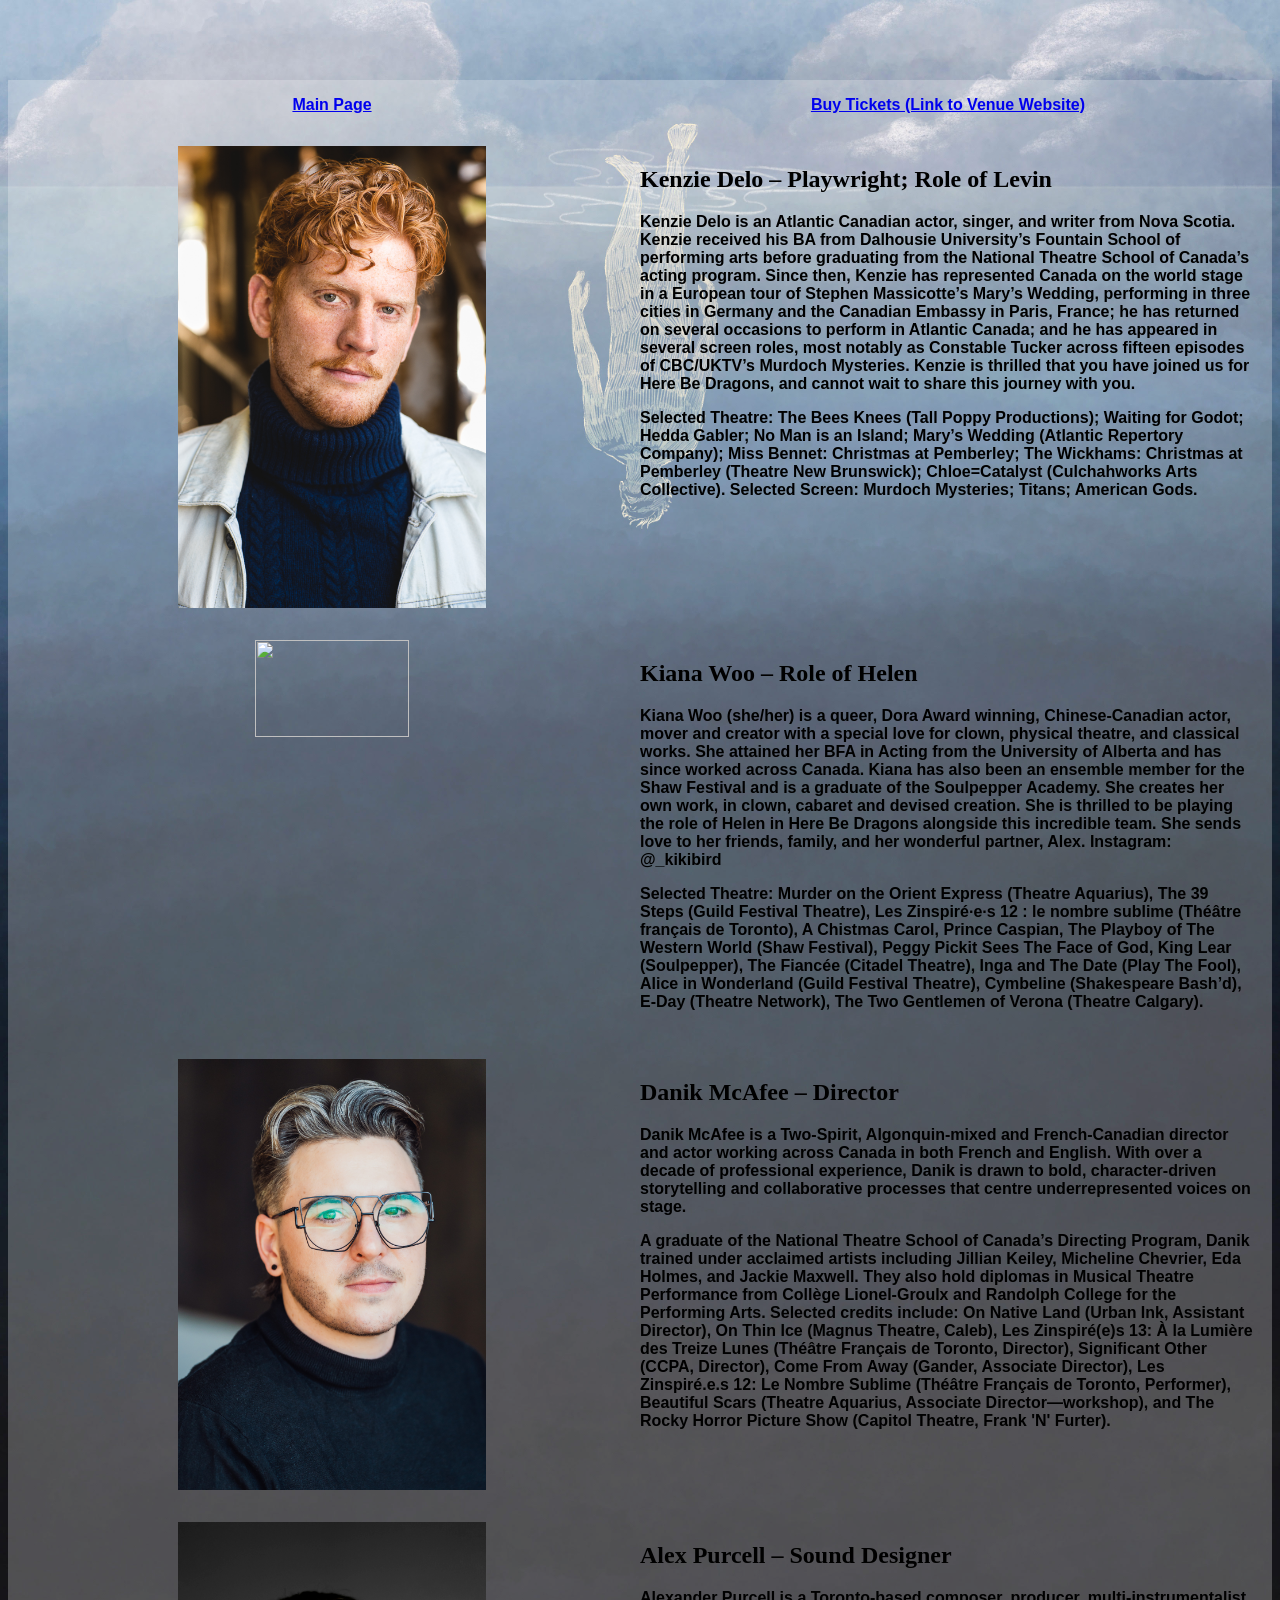
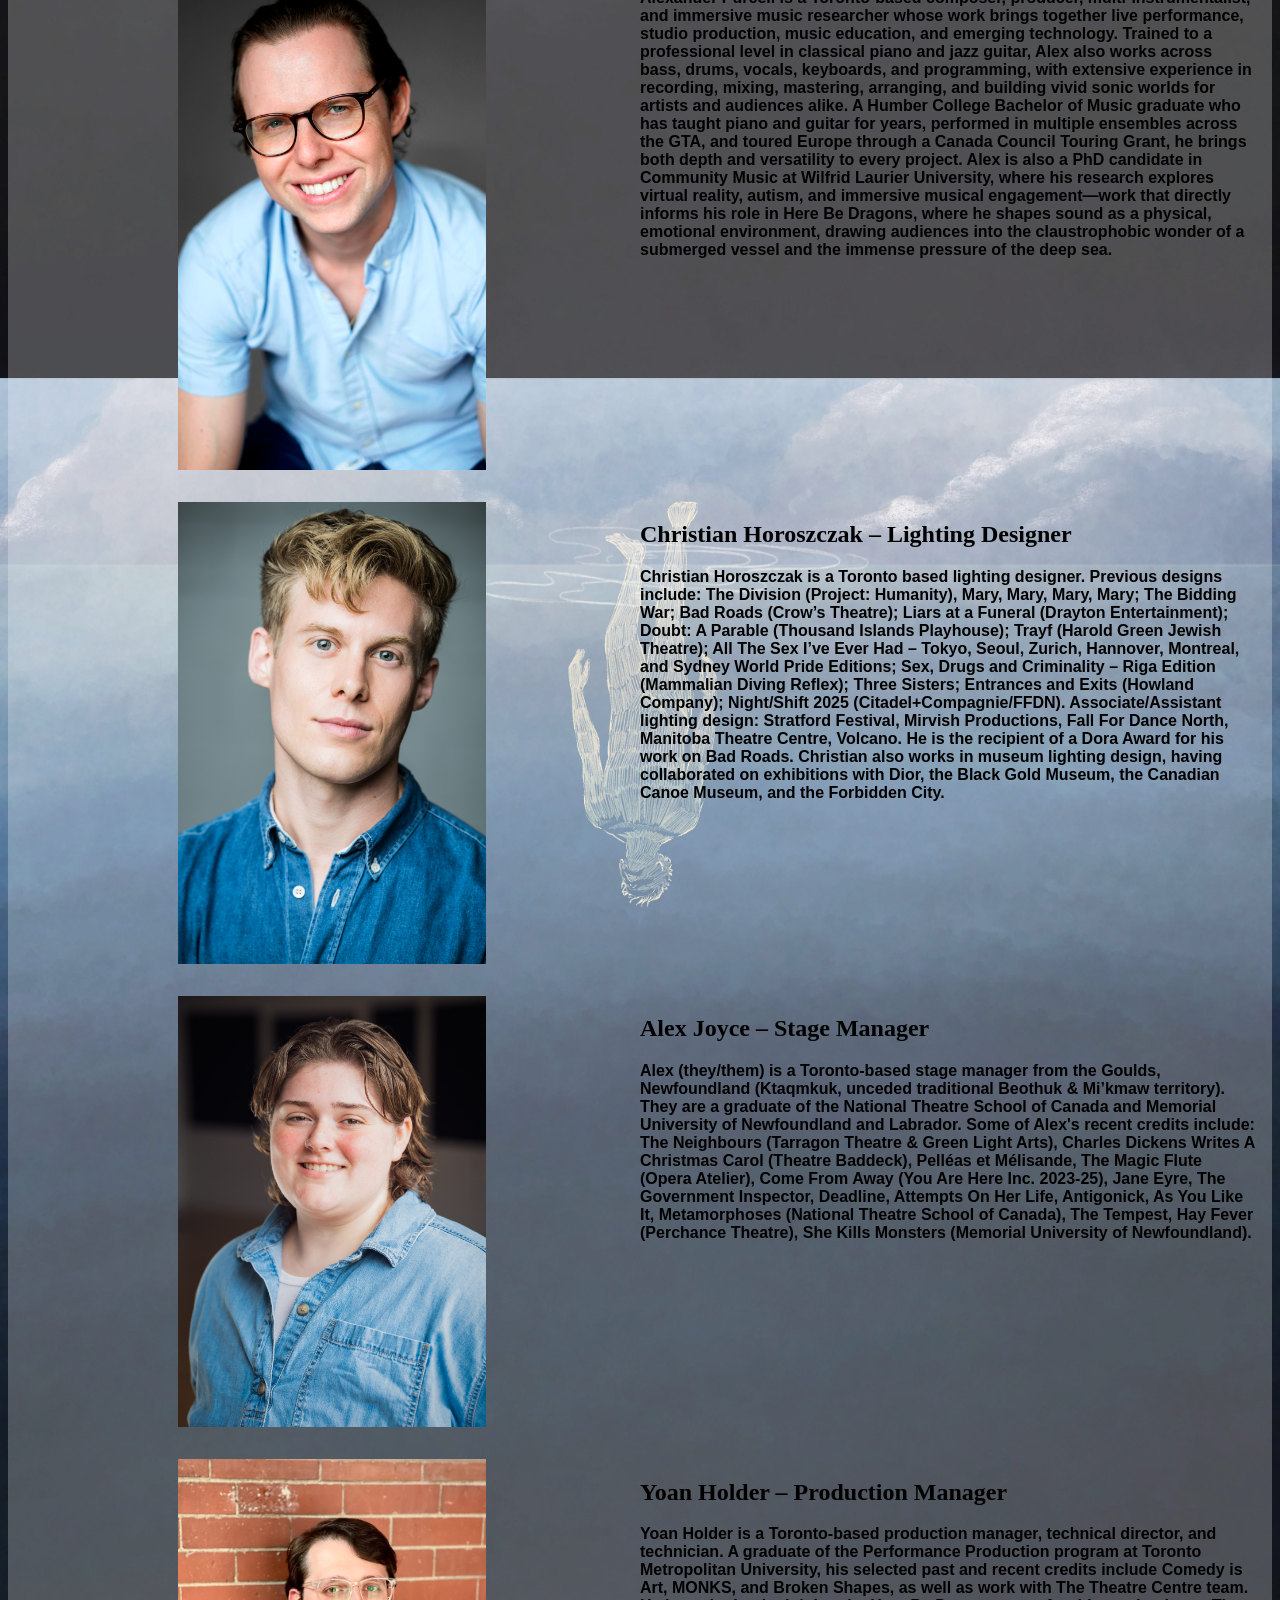
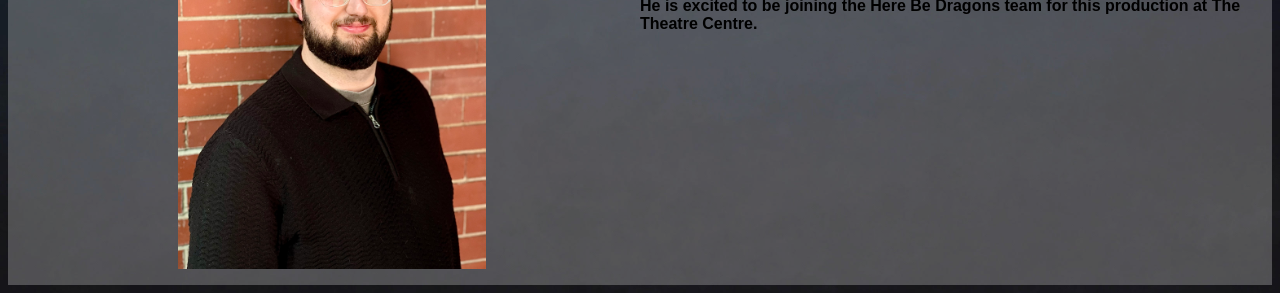
==== about.html @ d007b1bd "Added padding to rows and links to about page." ====
<head>
	<title>Here Be Dragons - About Us</title>
	<link rel="stylesheet" href="/css/styles.css">
</head>

<body>
	<div class="mainContent">
		<div class="row">
			<span class="column">
				<span class="contentPane">
					<a href="/index.html">Main Page</a><br />
				</span>
			</span>
			<span class="column">
				<span class="contentPane">
					<a href="https://theatrecentre.org/event/here-be-dragons/">Buy Tickets (Link to Venue Website)</a>
				</span>
			</span>
		</div>
		<div class="row">
			<span class="column"><img class="headshot" src="images/Delo_Kenzie-Headshot.jpg" /></span>
			<span class="column bio">
				<h2>Kenzie Delo – Playwright; Role of Levin</h2>
				<p>Kenzie Delo is an Atlantic Canadian actor, singer, and writer from Nova Scotia. Kenzie received his BA from Dalhousie University’s Fountain School of performing arts before graduating from the National Theatre School of Canada’s acting program. Since then, Kenzie has represented Canada on the world stage in a European tour of Stephen Massicotte’s Mary’s Wedding, performing in three cities in Germany and the Canadian Embassy in Paris, France; he has returned on several occasions to perform in Atlantic Canada; and he has appeared in several screen roles, most notably as Constable Tucker across fifteen episodes of CBC/UKTV’s Murdoch Mysteries. Kenzie is thrilled that you have joined us for Here Be Dragons, and cannot wait to share this journey with you.</p>

				<p>Selected Theatre: The Bees Knees (Tall Poppy Productions); Waiting for Godot; Hedda Gabler; No Man is an Island; Mary’s Wedding (Atlantic Repertory Company); Miss Bennet: Christmas at Pemberley; The Wickhams: Christmas at Pemberley (Theatre New Brunswick); Chloe=Catalyst (Culchahworks Arts Collective). Selected Screen: Murdoch Mysteries; Titans; American Gods.<p>
			</span>
		</div>
		<div class="row">
			<span class="column"><img class="headshot" src="images/Woo_Kiana-Headshot.JPG" /></span>
			<span class="column bio">
				<h2>Kiana Woo – Role of Helen</h2>
				<p>Kiana Woo (she/her) is a queer, Dora Award winning, Chinese-Canadian actor, mover and creator with a special love for clown, physical theatre, and classical works. She attained her BFA in Acting from the University of Alberta and has since worked across Canada. Kiana has also been an ensemble member for the Shaw Festival and is a graduate of the Soulpepper Academy. She creates her own work, in clown, cabaret and devised creation. She is thrilled to be playing the role of Helen in Here Be Dragons alongside this incredible team. She sends love to her friends, family, and her wonderful partner, Alex. Instagram: @_kikibird</p>

				<p>Selected Theatre: Murder on the Orient Express (Theatre Aquarius), The 39 Steps (Guild Festival Theatre), Les Zinspiré·e·s 12 : le nombre sublime (Théâtre français de Toronto), A Chistmas Carol, Prince Caspian, The Playboy of The Western World (Shaw Festival), Peggy Pickit Sees The Face of God, King Lear (Soulpepper), The Fiancée (Citadel Theatre), Inga and The Date (Play The Fool), Alice in Wonderland (Guild Festival Theatre), Cymbeline (Shakespeare Bash’d), E-Day (Theatre Network), The Two Gentlemen of Verona (Theatre Calgary).</p>
			</span>
		</div>
		<div class="row">
			<span class="column"><img class="headshot" src="images/McAfee_Danik-Headshot.jpg" /></span>
			<span class="column bio">
				<h2>Danik McAfee – Director</h2>
				<p>Danik McAfee is a Two-Spirit, Algonquin-mixed and French-Canadian director and actor working across Canada in both French and English. With over a decade of professional experience, Danik is drawn to bold, character-driven storytelling and collaborative processes that centre underrepresented voices on stage.</p>

				<p>A graduate of the National Theatre School of Canada’s Directing Program, Danik trained under acclaimed artists including Jillian Keiley, Micheline Chevrier, Eda Holmes, and Jackie Maxwell. They also hold diplomas in Musical Theatre Performance from Collège Lionel-Groulx and Randolph College for the Performing Arts. Selected credits include: On Native Land (Urban Ink, Assistant Director), On Thin Ice (Magnus Theatre, Caleb), Les Zinspiré(e)s 13: À la Lumière des Treize Lunes (Théâtre Français de Toronto, Director), Significant Other (CCPA, Director), Come From Away (Gander, Associate Director), Les Zinspiré.e.s 12: Le Nombre Sublime (Théâtre Français de Toronto, Performer), Beautiful Scars (Theatre Aquarius, Associate Director—workshop), and The Rocky Horror Picture Show (Capitol Theatre, Frank 'N' Furter).</p>
			</span>
		</div>

		<div class="row">
			<span class="column"><img class="headshot" src="images/Purcell_Alex-Headshot.jpeg" /></span>
			<span class="column bio">
				<h2>Alex Purcell – Sound Designer</h2>
				<p>Alexander Purcell is a Toronto-based composer, producer, multi-instrumentalist, and immersive music researcher whose work brings together live performance, studio production, music education, and emerging technology. Trained to a professional level in classical piano and jazz guitar, Alex also works across bass, drums, vocals, keyboards, and programming, with extensive experience in recording, mixing, mastering, arranging, and building vivid sonic worlds for artists and audiences alike. A Humber College Bachelor of Music graduate who has taught piano and guitar for years, performed in multiple ensembles across the GTA, and toured Europe through a Canada Council Touring Grant, he brings both depth and versatility to every project. Alex is also a PhD candidate in Community Music at Wilfrid Laurier University, where his research explores virtual reality, autism, and immersive musical engagement—work that directly informs his role in Here Be Dragons, where he shapes sound as a physical, emotional environment, drawing audiences into the claustrophobic wonder of a submerged vessel and the immense pressure of the deep sea.</p>
			</span>
		</div>

		<div class="row">
			<span class="column"><img class="headshot" src="images/Horoszczak_Christian-Headshot.jpg" /></span>
			<span class="column bio">
				<h2>Christian Horoszczak – Lighting Designer</h2>
				<p>Christian Horoszczak is a Toronto based lighting designer. Previous designs include: The Division (Project: Humanity), Mary, Mary, Mary, Mary; The Bidding War; Bad Roads (Crow’s Theatre); Liars at a Funeral (Drayton Entertainment); Doubt: A Parable (Thousand Islands Playhouse); Trayf (Harold Green Jewish Theatre); All The Sex I’ve Ever Had – Tokyo, Seoul, Zurich, Hannover, Montreal, and Sydney World Pride Editions; Sex, Drugs and Criminality – Riga Edition (Mammalian Diving Reflex); Three Sisters; Entrances and Exits (Howland Company); Night/Shift 2025 (Citadel+Compagnie/FFDN). Associate/Assistant lighting design: Stratford Festival, Mirvish Productions, Fall For Dance North, Manitoba Theatre Centre, Volcano. He is the recipient of a Dora Award for his work on Bad Roads. Christian also works in museum lighting design, having collaborated on exhibitions with Dior, the Black Gold Museum, the Canadian Canoe Museum, and the Forbidden City.</p>
			</span>
		</div>
		<div class="row">
			<span class="column"><img class="headshot" src="images/Joyce_Alex-Headshot.jpg" /></span>
			<span class="column bio">
				<h2>Alex Joyce – Stage Manager</h2>
				<p>Alex (they/them) is a Toronto-based stage manager from the Goulds, Newfoundland (Ktaqmkuk, unceded traditional Beothuk & Mi’kmaw territory). They are a graduate of the National Theatre School of Canada and Memorial University of Newfoundland and Labrador. Some of Alex's recent credits include: The Neighbours (Tarragon Theatre & Green Light Arts), Charles Dickens Writes A Christmas Carol (Theatre Baddeck), Pelléas et Mélisande, The Magic Flute (Opera Atelier), Come From Away (You Are Here Inc. 2023-25), Jane Eyre, The Government Inspector, Deadline, Attempts On Her Life, Antigonick, As You Like It, Metamorphoses (National Theatre School of Canada), The Tempest, Hay Fever (Perchance Theatre), She Kills Monsters (Memorial University of Newfoundland).</p>
			</span>
		</div>

		<div class="row">
			<span class="column"><img class="headshot" src="images/Holder_Yoan-Headshot.jpg" /></span>
			<span class="column bio">
				<h2>Yoan Holder – Production Manager</h2>
				<p>Yoan Holder is a Toronto-based production manager, technical director, and technician. A graduate of the Performance Production program at Toronto Metropolitan University, his selected past and recent credits include Comedy is Art, MONKS, and Broken Shapes, as well as work with The Theatre Centre team. He is excited to be joining the Here Be Dragons team for this production at The Theatre Centre.</p>
			</span>
		</div>
	</div>
</body>
---- css/styles.css ----
body {
	background-image: url("/images/HereBeDragons-PosterTextless2026.jpg");
	background-size: 100% auto;
}

div.mainContent {
	text-align:center;
	margin-top:5rem;
	background-color:#f5f5f542;
}

.row {
	display:flex;
	padding:1rem;
}

.column {
	flex:50%;
}

h1, h2, p {
	/**color: #D9C9A5;**/
	color:black;
}

p, a {
	font-family:sans-serif;
	font-weight:bold;
}

.contentPane {
	/*display:inline-block;
	margin-left:4rem;
	margin-right:4rem;
	width:30%;*/
}

img.headshot {
	width:50%;
	height:auto;
	object-fit:contain;
}

.bio {
	text-align:left;
}
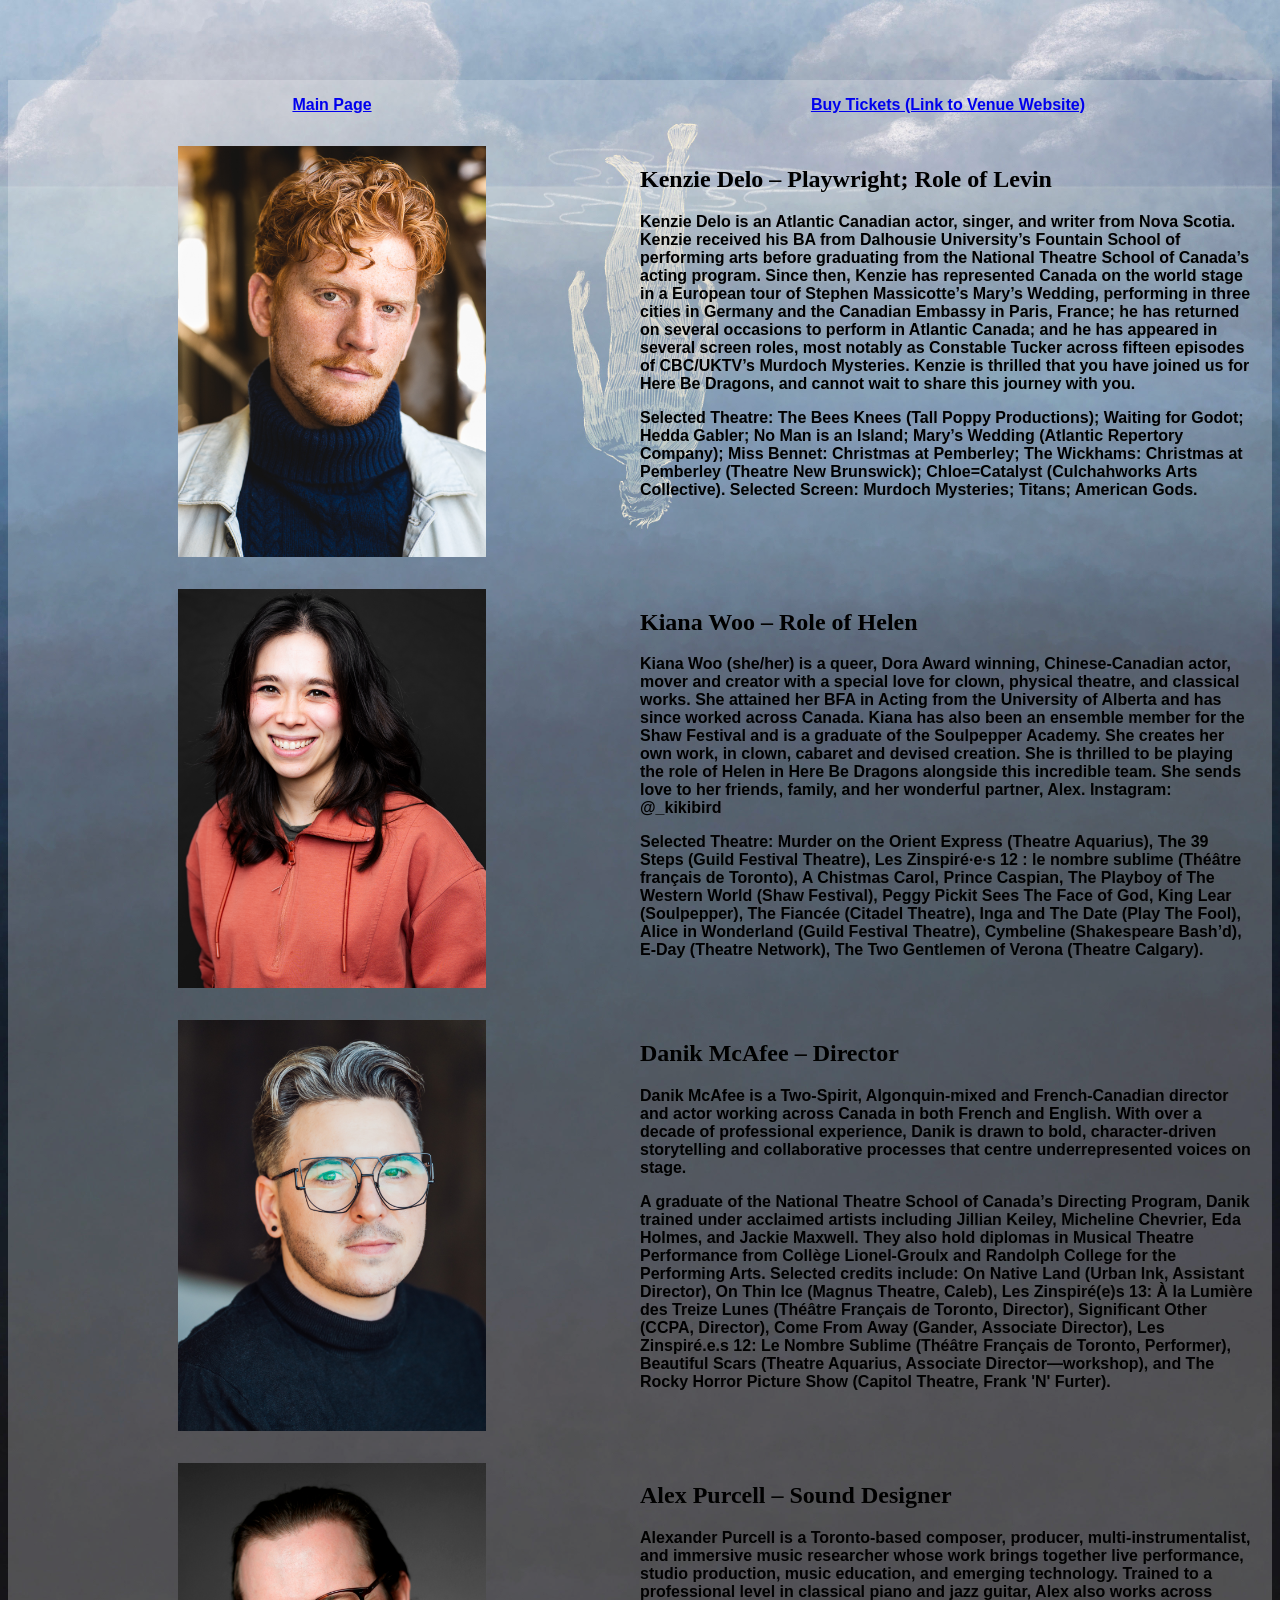
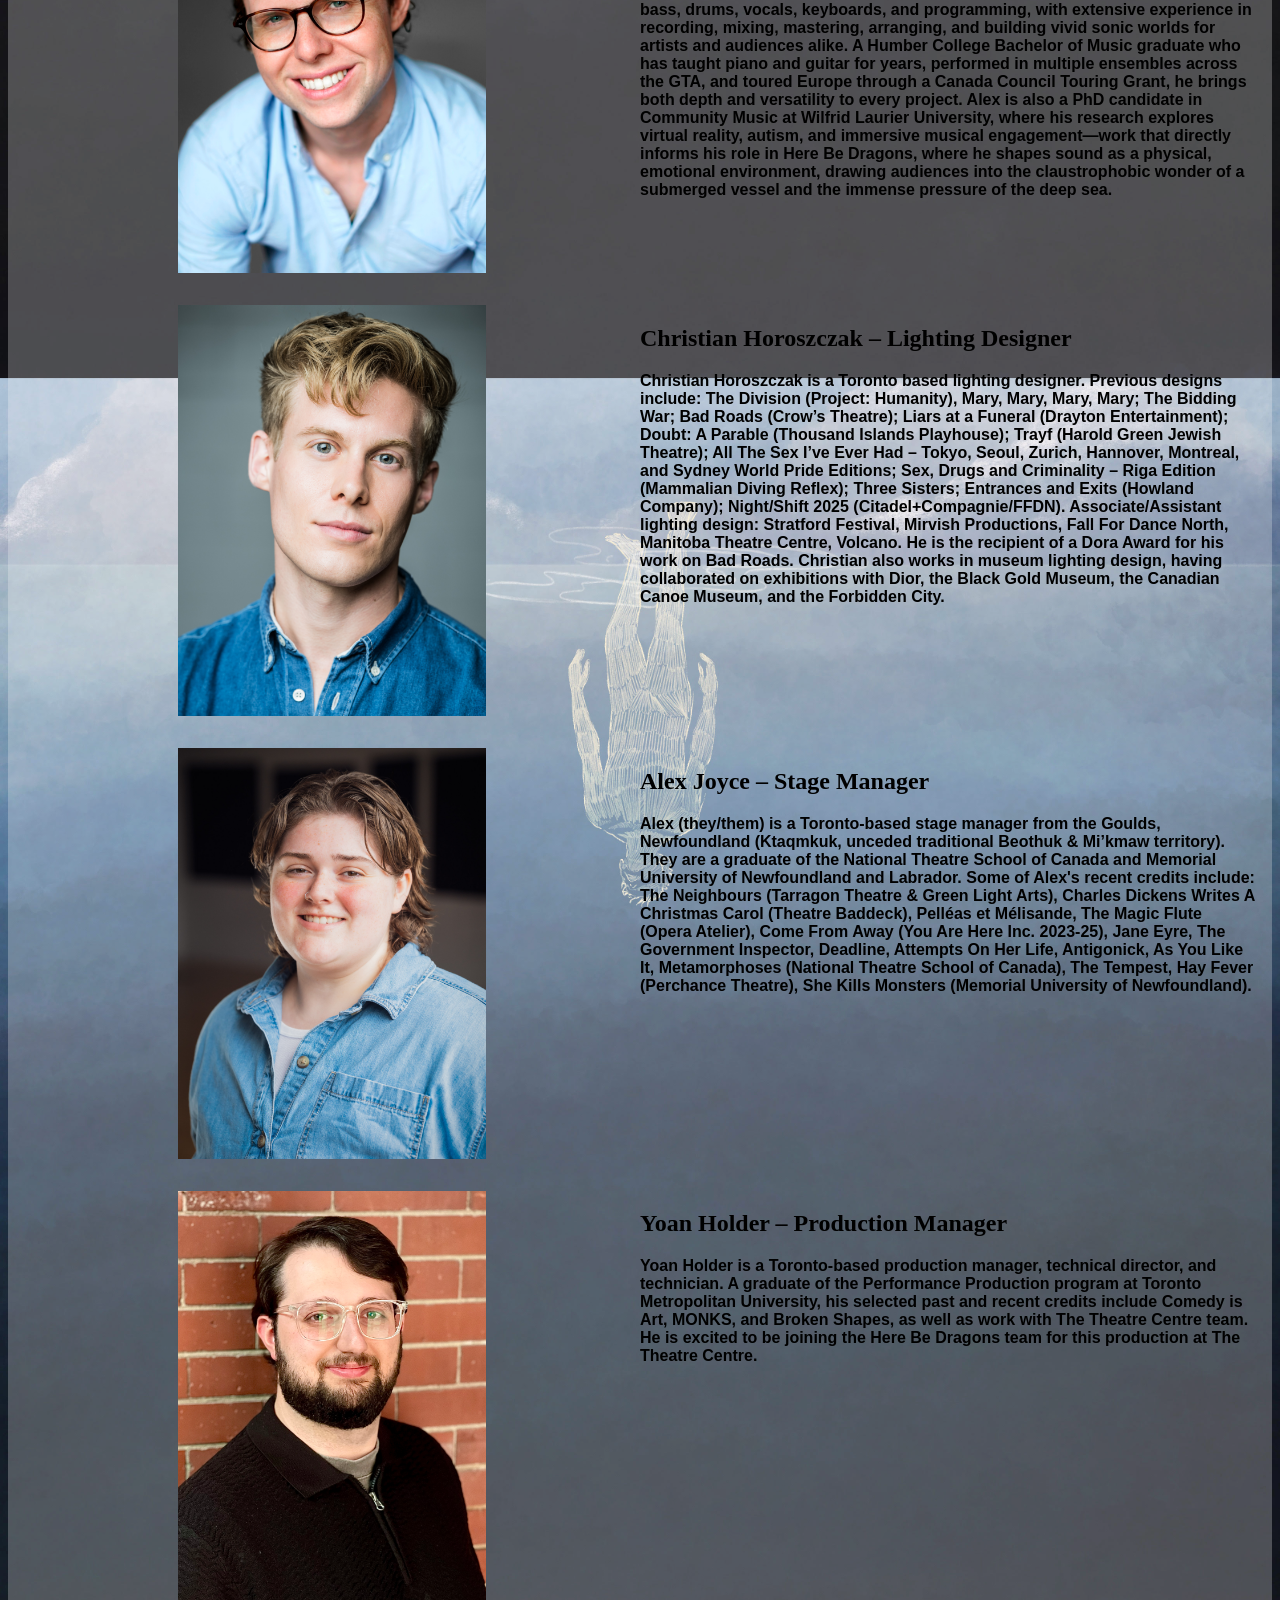
==== commit 25c09bba: "Unified headshot size." ====
--- a/about.html
+++ b/about.html
@@ -18,7 +18,7 @@
 			</span>
 		</div>
 		<div class="row">
-			<span class="column"><img class="headshot" src="images/Delo_Kenzie-Headshot.jpg" /></span>
+			<span class="column"><img class="headshot" src="images/Delo_Kenzie-Headshot.png" /></span>
 			<span class="column bio">
 				<h2>Kenzie Delo – Playwright; Role of Levin</h2>
 				<p>Kenzie Delo is an Atlantic Canadian actor, singer, and writer from Nova Scotia. Kenzie received his BA from Dalhousie University’s Fountain School of performing arts before graduating from the National Theatre School of Canada’s acting program. Since then, Kenzie has represented Canada on the world stage in a European tour of Stephen Massicotte’s Mary’s Wedding, performing in three cities in Germany and the Canadian Embassy in Paris, France; he has returned on several occasions to perform in Atlantic Canada; and he has appeared in several screen roles, most notably as Constable Tucker across fifteen episodes of CBC/UKTV’s Murdoch Mysteries. Kenzie is thrilled that you have joined us for Here Be Dragons, and cannot wait to share this journey with you.</p>
@@ -27,7 +27,7 @@
 			</span>
 		</div>
 		<div class="row">
-			<span class="column"><img class="headshot" src="images/Woo_Kiana-Headshot.JPG" /></span>
+			<span class="column"><img class="headshot" src="images/Woo_Kiana-Headshot.png" /></span>
 			<span class="column bio">
 				<h2>Kiana Woo – Role of Helen</h2>
 				<p>Kiana Woo (she/her) is a queer, Dora Award winning, Chinese-Canadian actor, mover and creator with a special love for clown, physical theatre, and classical works. She attained her BFA in Acting from the University of Alberta and has since worked across Canada. Kiana has also been an ensemble member for the Shaw Festival and is a graduate of the Soulpepper Academy. She creates her own work, in clown, cabaret and devised creation. She is thrilled to be playing the role of Helen in Here Be Dragons alongside this incredible team. She sends love to her friends, family, and her wonderful partner, Alex. Instagram: @_kikibird</p>
@@ -36,7 +36,7 @@
 			</span>
 		</div>
 		<div class="row">
-			<span class="column"><img class="headshot" src="images/McAfee_Danik-Headshot.jpg" /></span>
+			<span class="column"><img class="headshot" src="images/McAfee_Danik-Headshot.png" /></span>
 			<span class="column bio">
 				<h2>Danik McAfee – Director</h2>
 				<p>Danik McAfee is a Two-Spirit, Algonquin-mixed and French-Canadian director and actor working across Canada in both French and English. With over a decade of professional experience, Danik is drawn to bold, character-driven storytelling and collaborative processes that centre underrepresented voices on stage.</p>
@@ -46,7 +46,7 @@
 		</div>
 
 		<div class="row">
-			<span class="column"><img class="headshot" src="images/Purcell_Alex-Headshot.jpeg" /></span>
+			<span class="column"><img class="headshot" src="images/Purcell_Alex-Headshot.png" /></span>
 			<span class="column bio">
 				<h2>Alex Purcell – Sound Designer</h2>
 				<p>Alexander Purcell is a Toronto-based composer, producer, multi-instrumentalist, and immersive music researcher whose work brings together live performance, studio production, music education, and emerging technology. Trained to a professional level in classical piano and jazz guitar, Alex also works across bass, drums, vocals, keyboards, and programming, with extensive experience in recording, mixing, mastering, arranging, and building vivid sonic worlds for artists and audiences alike. A Humber College Bachelor of Music graduate who has taught piano and guitar for years, performed in multiple ensembles across the GTA, and toured Europe through a Canada Council Touring Grant, he brings both depth and versatility to every project. Alex is also a PhD candidate in Community Music at Wilfrid Laurier University, where his research explores virtual reality, autism, and immersive musical engagement—work that directly informs his role in Here Be Dragons, where he shapes sound as a physical, emotional environment, drawing audiences into the claustrophobic wonder of a submerged vessel and the immense pressure of the deep sea.</p>
@@ -54,14 +54,14 @@
 		</div>
 
 		<div class="row">
-			<span class="column"><img class="headshot" src="images/Horoszczak_Christian-Headshot.jpg" /></span>
+			<span class="column"><img class="headshot" src="images/Horoszczak_Christian-Headshot.png" /></span>
 			<span class="column bio">
 				<h2>Christian Horoszczak – Lighting Designer</h2>
 				<p>Christian Horoszczak is a Toronto based lighting designer. Previous designs include: The Division (Project: Humanity), Mary, Mary, Mary, Mary; The Bidding War; Bad Roads (Crow’s Theatre); Liars at a Funeral (Drayton Entertainment); Doubt: A Parable (Thousand Islands Playhouse); Trayf (Harold Green Jewish Theatre); All The Sex I’ve Ever Had – Tokyo, Seoul, Zurich, Hannover, Montreal, and Sydney World Pride Editions; Sex, Drugs and Criminality – Riga Edition (Mammalian Diving Reflex); Three Sisters; Entrances and Exits (Howland Company); Night/Shift 2025 (Citadel+Compagnie/FFDN). Associate/Assistant lighting design: Stratford Festival, Mirvish Productions, Fall For Dance North, Manitoba Theatre Centre, Volcano. He is the recipient of a Dora Award for his work on Bad Roads. Christian also works in museum lighting design, having collaborated on exhibitions with Dior, the Black Gold Museum, the Canadian Canoe Museum, and the Forbidden City.</p>
 			</span>
 		</div>
 		<div class="row">
-			<span class="column"><img class="headshot" src="images/Joyce_Alex-Headshot.jpg" /></span>
+			<span class="column"><img class="headshot" src="images/Joyce_Alex-Headshot.png" /></span>
 			<span class="column bio">
 				<h2>Alex Joyce – Stage Manager</h2>
 				<p>Alex (they/them) is a Toronto-based stage manager from the Goulds, Newfoundland (Ktaqmkuk, unceded traditional Beothuk & Mi’kmaw territory). They are a graduate of the National Theatre School of Canada and Memorial University of Newfoundland and Labrador. Some of Alex's recent credits include: The Neighbours (Tarragon Theatre & Green Light Arts), Charles Dickens Writes A Christmas Carol (Theatre Baddeck), Pelléas et Mélisande, The Magic Flute (Opera Atelier), Come From Away (You Are Here Inc. 2023-25), Jane Eyre, The Government Inspector, Deadline, Attempts On Her Life, Antigonick, As You Like It, Metamorphoses (National Theatre School of Canada), The Tempest, Hay Fever (Perchance Theatre), She Kills Monsters (Memorial University of Newfoundland).</p>
@@ -69,7 +69,7 @@
 		</div>
 
 		<div class="row">
-			<span class="column"><img class="headshot" src="images/Holder_Yoan-Headshot.jpg" /></span>
+			<span class="column"><img class="headshot" src="images/Holder_Yoan-Headshot.png" /></span>
 			<span class="column bio">
 				<h2>Yoan Holder – Production Manager</h2>
 				<p>Yoan Holder is a Toronto-based production manager, technical director, and technician. A graduate of the Performance Production program at Toronto Metropolitan University, his selected past and recent credits include Comedy is Art, MONKS, and Broken Shapes, as well as work with The Theatre Centre team. He is excited to be joining the Here Be Dragons team for this production at The Theatre Centre.</p>
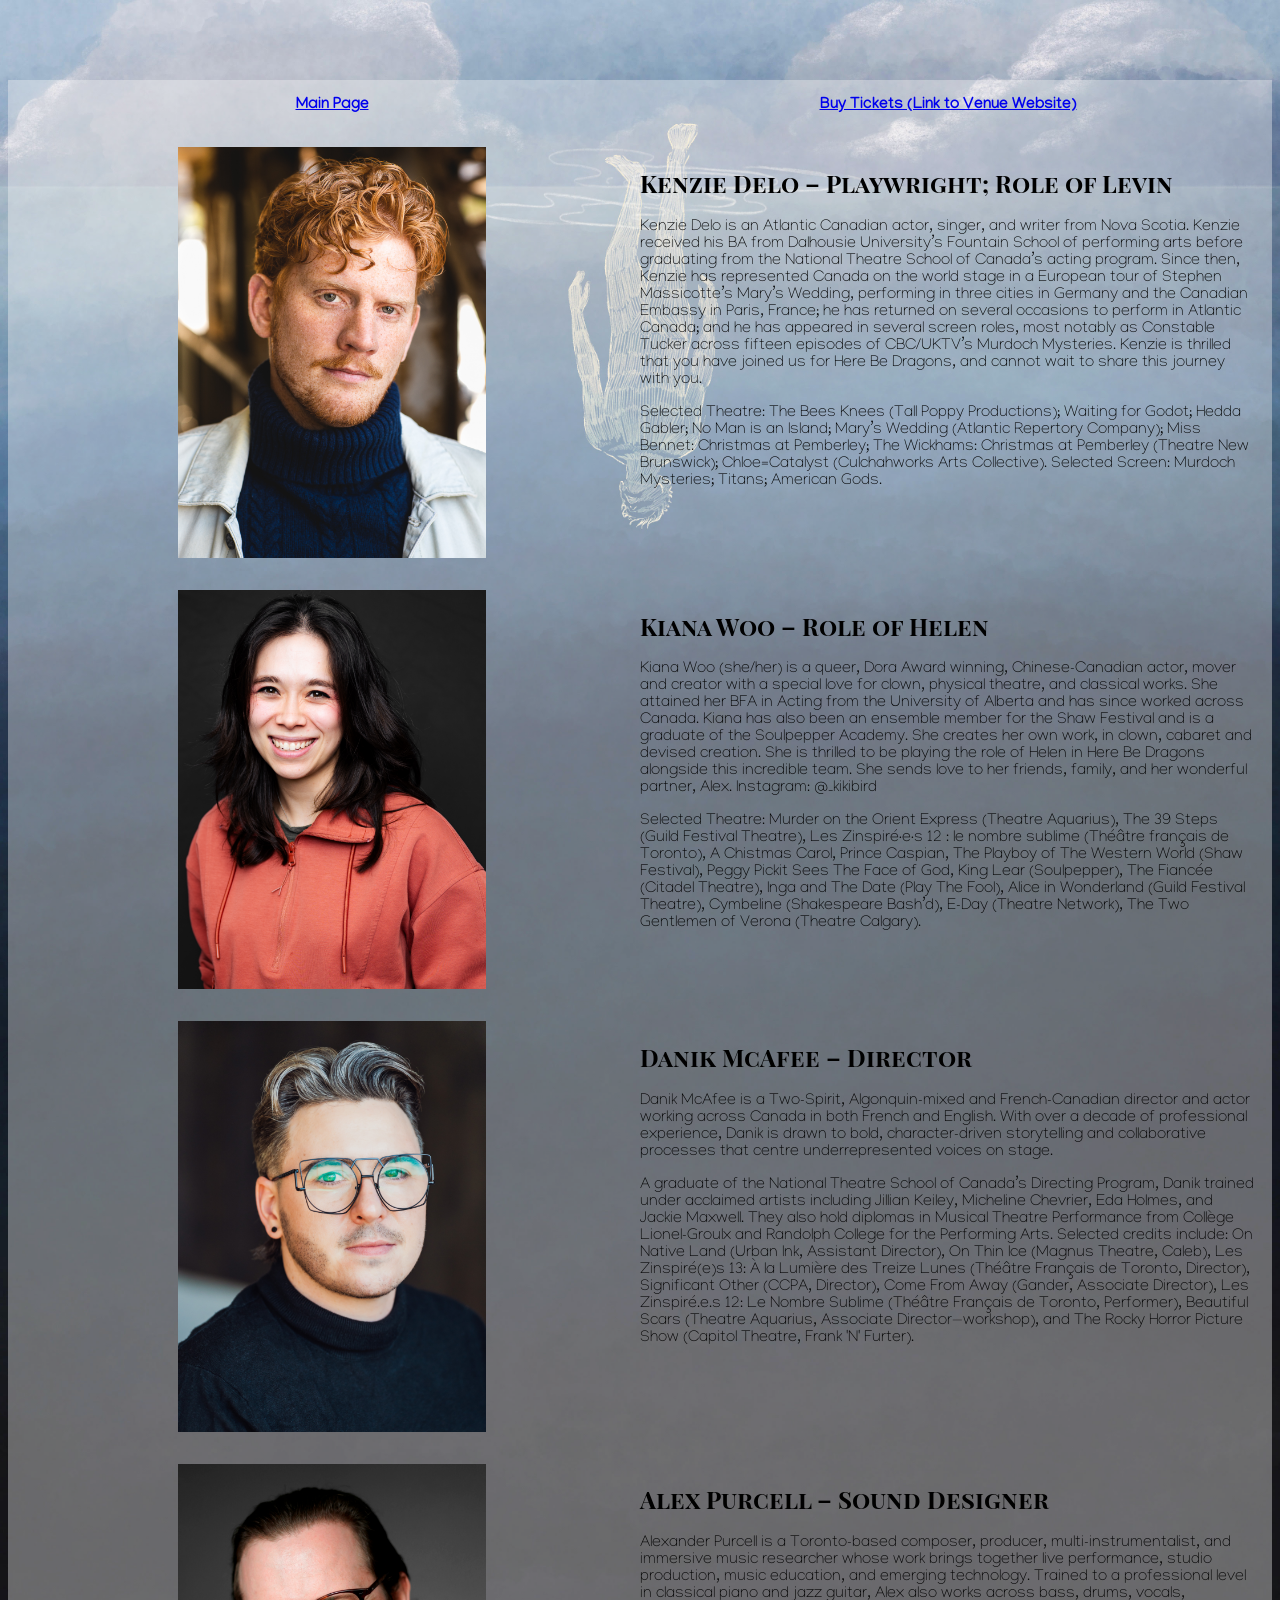
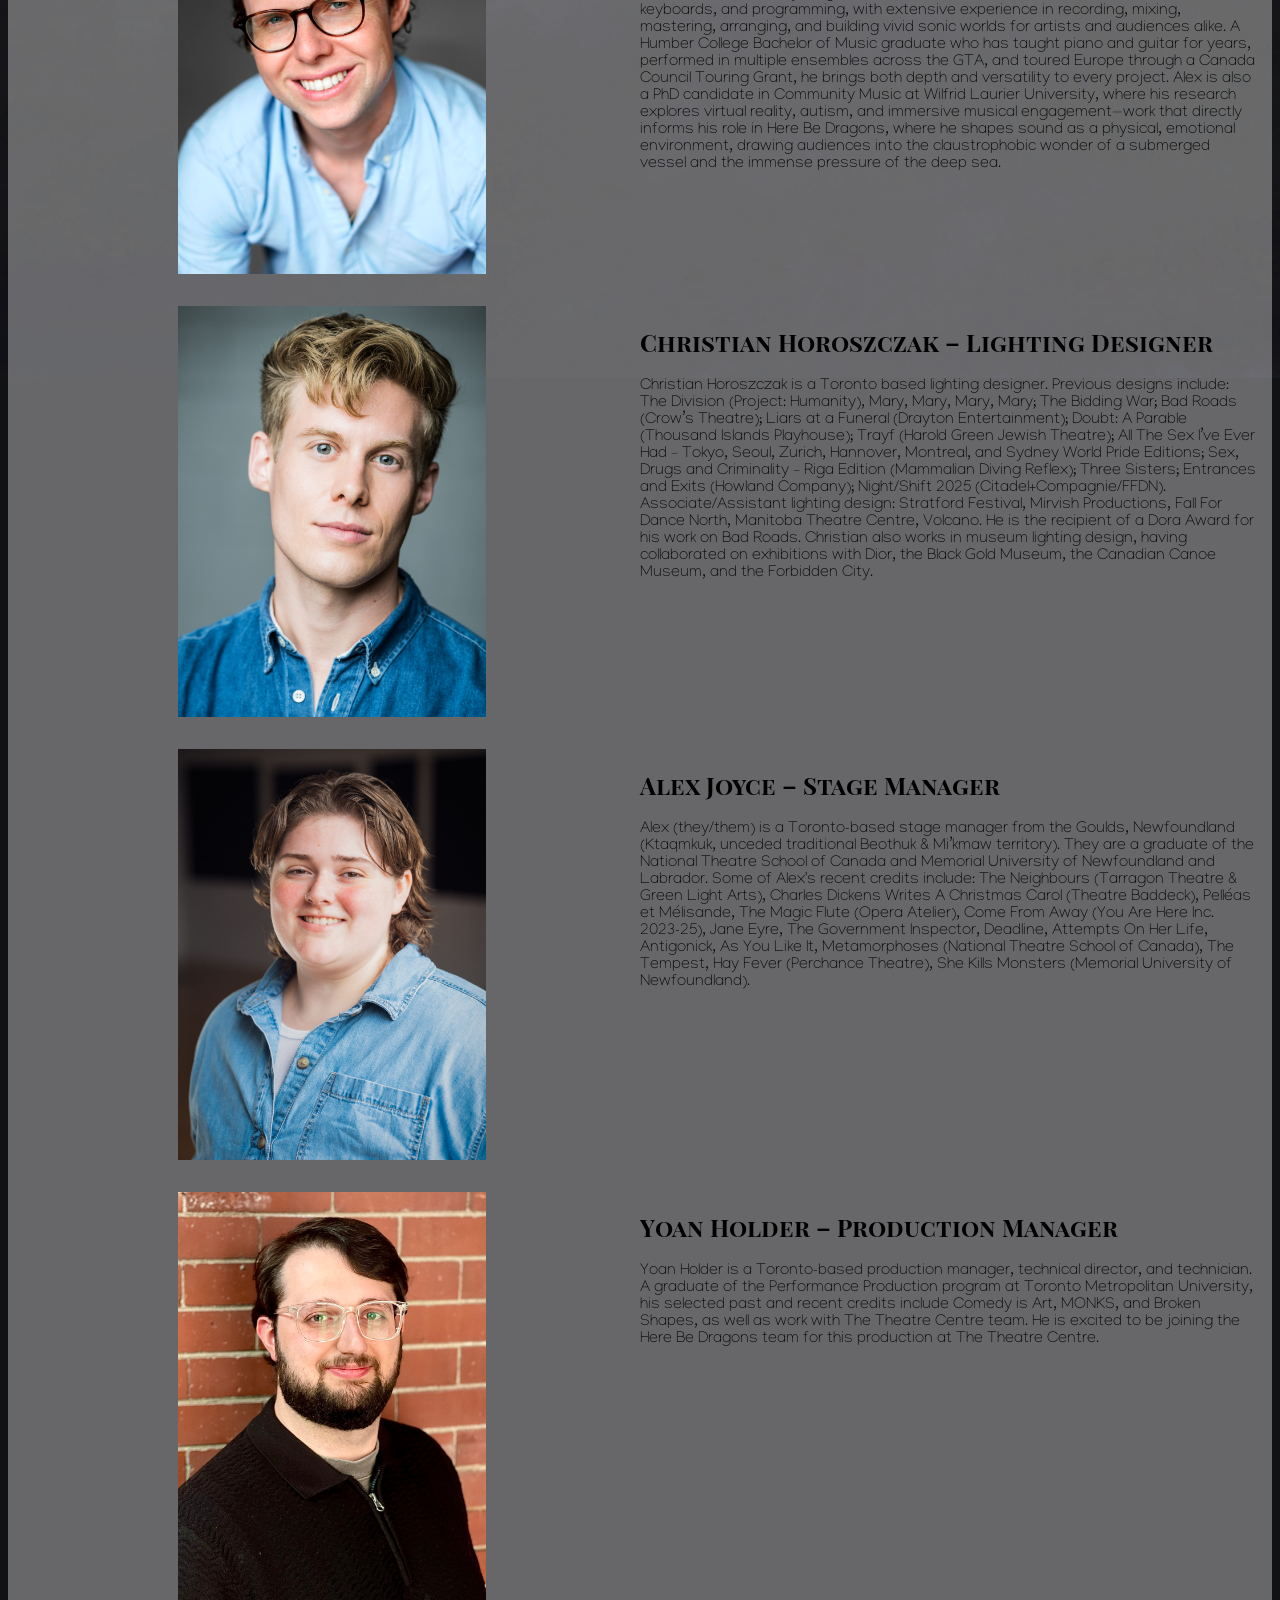
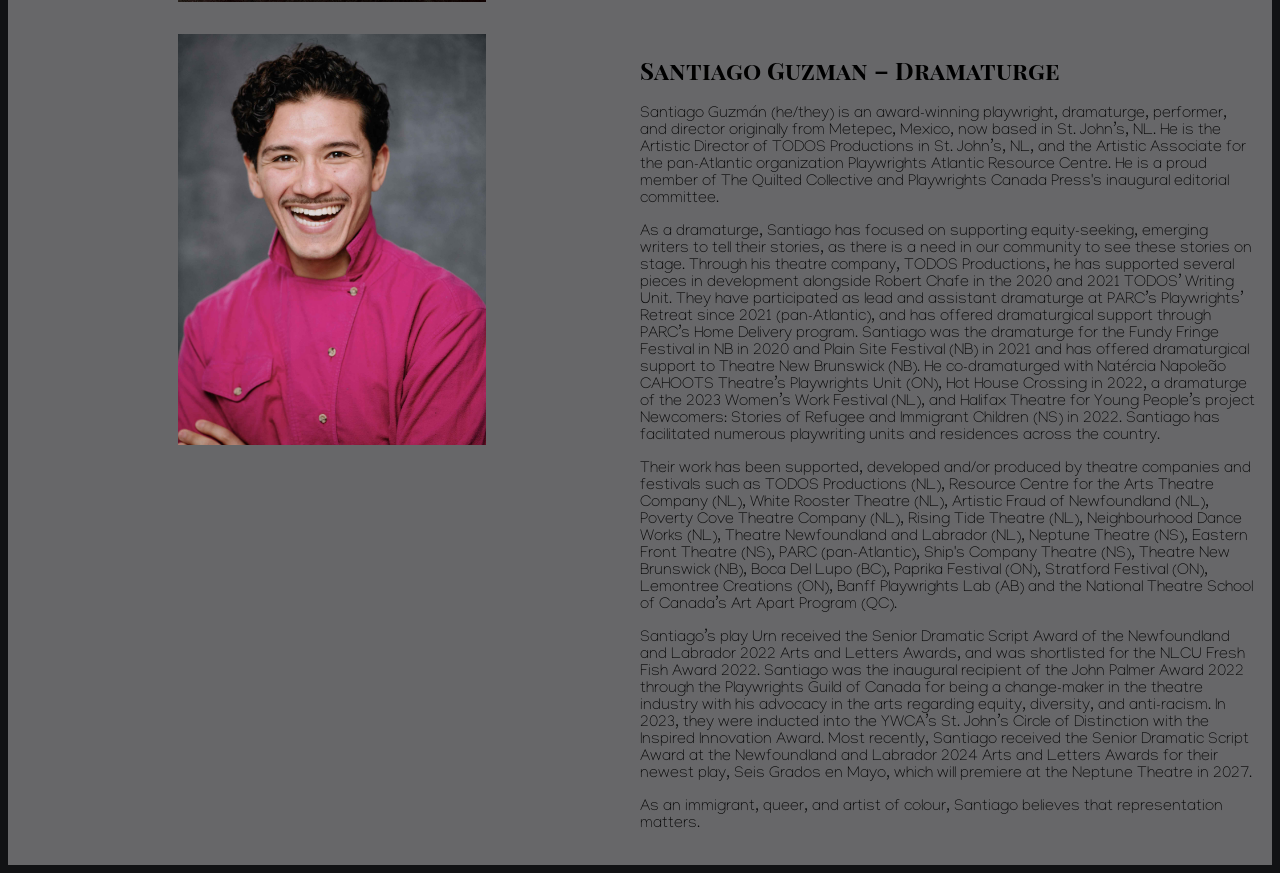
==== commit 2b74b9cd: "Added Santiago and fonts." ====
--- a/about.html
+++ b/about.html
@@ -1,6 +1,11 @@
 <head>
 	<title>Here Be Dragons - About Us</title>
 	<link rel="stylesheet" href="/css/styles.css">
+	<meta name="viewport" content="width=device-width, initial-scale=1.0">
+	
+	<link rel="preconnect" href="https://fonts.googleapis.com">
+	<link rel="preconnect" href="https://fonts.gstatic.com" crossorigin>
+	<link href="https://fonts.googleapis.com/css2?family=Manjari:wght@100;700&family=Playfair+Display+SC:wght@700&display=swap" rel="stylesheet">
 </head>
 
 <body>
@@ -75,5 +80,20 @@
 				<p>Yoan Holder is a Toronto-based production manager, technical director, and technician. A graduate of the Performance Production program at Toronto Metropolitan University, his selected past and recent credits include Comedy is Art, MONKS, and Broken Shapes, as well as work with The Theatre Centre team. He is excited to be joining the Here Be Dragons team for this production at The Theatre Centre.</p>
 			</span>
 		</div>
+		<div class="row">
+			<span class="column"><img class="headshot" src="images/Guzman_Santiago-Headshot.png" /></span>
+			<span class="column bio">
+				<h2>Santiago Guzman – Dramaturge</h2>
+				<p>Santiago Guzmán (he/they) is an award-winning playwright, dramaturge, performer, and director originally from Metepec, Mexico, now based in St. John’s, NL. He is the Artistic Director of TODOS Productions in St. John’s, NL, and the Artistic Associate for the pan-Atlantic organization Playwrights Atlantic Resource Centre. He is a proud member of The Quilted Collective and Playwrights Canada Press's inaugural editorial committee.</p>
+
+				<p>As a dramaturge, Santiago has focused on supporting equity-seeking, emerging writers to tell their stories, as there is a need in our community to see these stories on stage. Through his theatre company, TODOS Productions, he has supported several pieces in development alongside Robert Chafe in the 2020 and 2021 TODOS’ Writing Unit. They have participated as lead and assistant dramaturge at PARC’s Playwrights’ Retreat since 2021 (pan-Atlantic), and has offered dramaturgical support through PARC’s Home Delivery program. Santiago was the dramaturge for the Fundy Fringe Festival in NB in 2020 and Plain Site Festival (NB) in 2021 and has offered dramaturgical support to Theatre New Brunswick (NB). He co-dramaturged with Natércia Napoleão CAHOOTS Theatre’s Playwrights Unit (ON), Hot House Crossing in 2022, a dramaturge of the 2023 Women’s Work Festival (NL), and Halifax Theatre for Young People’s project Newcomers: Stories of Refugee and Immigrant Children (NS) in 2022. Santiago has facilitated numerous playwriting units and residences across the country.</p>
+
+				<p>Their work has been supported, developed and/or produced by theatre companies and festivals such as TODOS Productions (NL), Resource Centre for the Arts Theatre Company (NL), White Rooster Theatre (NL), Artistic Fraud of Newfoundland (NL), Poverty Cove Theatre Company (NL), Rising Tide Theatre (NL), Neighbourhood Dance Works (NL), Theatre Newfoundland and Labrador (NL), Neptune Theatre (NS), Eastern Front Theatre (NS), PARC (pan-Atlantic), Ship's Company Theatre (NS), Theatre New Brunswick (NB), Boca Del Lupo (BC), Paprika Festival (ON), Stratford Festival (ON), Lemontree Creations (ON), Banff Playwrights Lab (AB) and the National Theatre School of Canada’s Art Apart Program (QC).</p>
+
+				<p>Santiago’s play Urn received the Senior Dramatic Script Award of the Newfoundland and Labrador 2022 Arts and Letters Awards, and was shortlisted for the NLCU Fresh Fish Award 2022. Santiago was the inaugural recipient of the John Palmer Award 2022 through the Playwrights Guild of Canada for being a change-maker in the theatre industry with his advocacy in the arts regarding equity, diversity, and anti-racism. In 2023, they were inducted into the YWCA’s St. John’s Circle of Distinction with the Inspired Innovation Award. Most recently, Santiago received the Senior Dramatic Script Award at the Newfoundland and Labrador 2024 Arts and Letters Awards for their newest play, Seis Grados en Mayo, which will premiere at the Neptune Theatre in 2027.</p>
+
+				<p>As an immigrant, queer, and artist of colour, Santiago believes that representation matters.</p>
+			</span>
+		</div>
 	</div>
 </body>
--- a/css/styles.css
+++ b/css/styles.css
@@ -1,21 +1,56 @@
 body {
 	background-image: url("/images/HereBeDragons-PosterTextless2026.jpg");
 	background-size: 100% auto;
+	background-repeat: no-repeat;
+	background-color: #111214;
 }
 
 div.mainContent {
 	text-align:center;
 	margin-top:5rem;
-	background-color:#f5f5f542;
+	background-color:#f5f5f560;
+}
+
+.playfair-display-sc-bold {
+  font-family: "Playfair Display SC", serif;
+  font-weight: 700;
+  font-style: normal;
+}
+
+.manjari-thin {
+  font-family: "Manjari", sans-serif;
+  font-weight: 100;
+  font-style: normal;
+}
+
+.manjari-bold {
+  font-family: "Manjari", sans-serif;
+  font-weight: 700;
+  font-style: normal;
 }
 
 .row {
 	display:flex;
 	padding:1rem;
+	flex-wrap:wrap;
 }
 
-.column {
-	flex:50%;
+@media (min-width: 600px) {
+	.column {
+		flex:50%;
+	}	
+}
+
+@media (max-width:599px) {
+	.column {
+		width:100%;
+	}
+}
+
+h1, h2 {
+  font-family: "Playfair Display SC", serif;
+  font-weight: 700;
+  font-style: normal;
 }
 
 h1, h2, p {
@@ -23,9 +58,16 @@
 	color:black;
 }
 
-p, a {
-	font-family:sans-serif;
-	font-weight:bold;
+p {
+	font-family: "Manjari", sans-serif;
+  	font-weight: 100;
+  	font-style: normal;
+}
+
+a {
+	font-family: "Manjari", sans-serif;
+  	font-weight: 700;
+  	font-style: normal;
 }
 
 .contentPane {
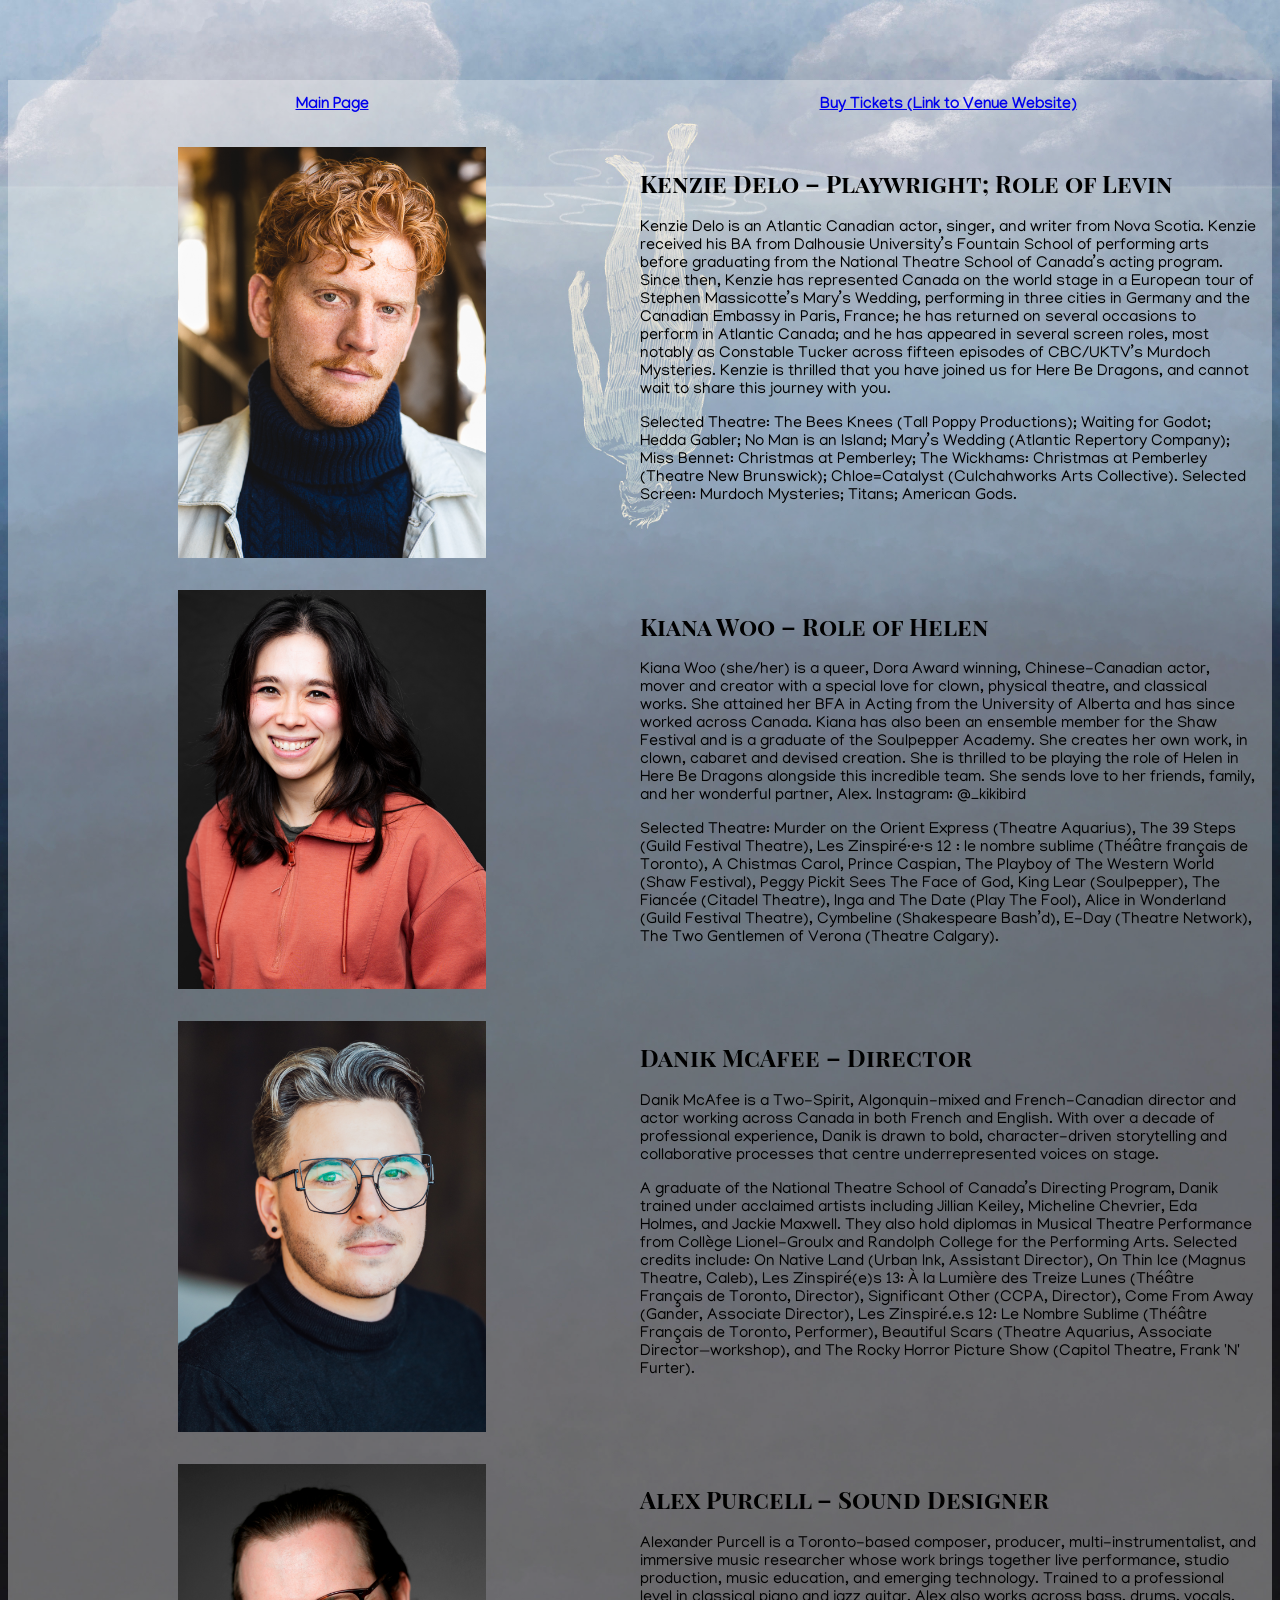
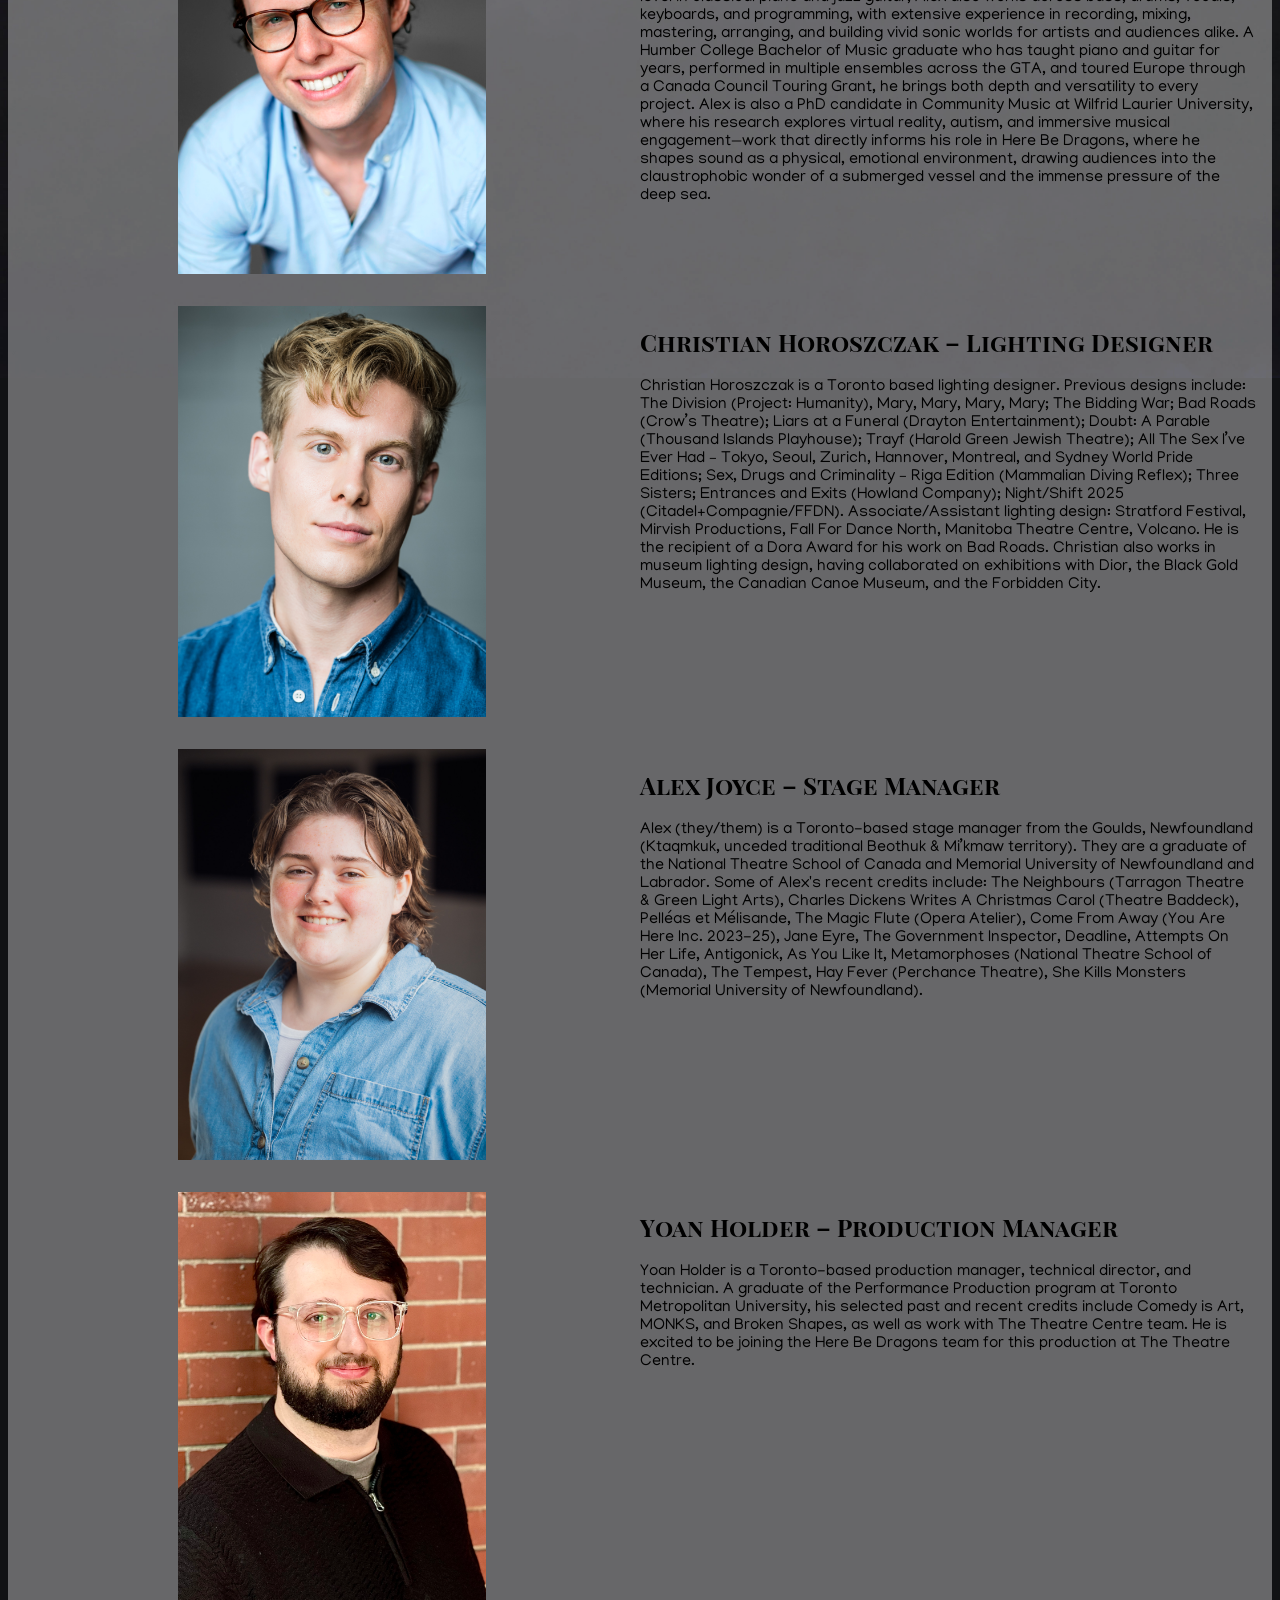
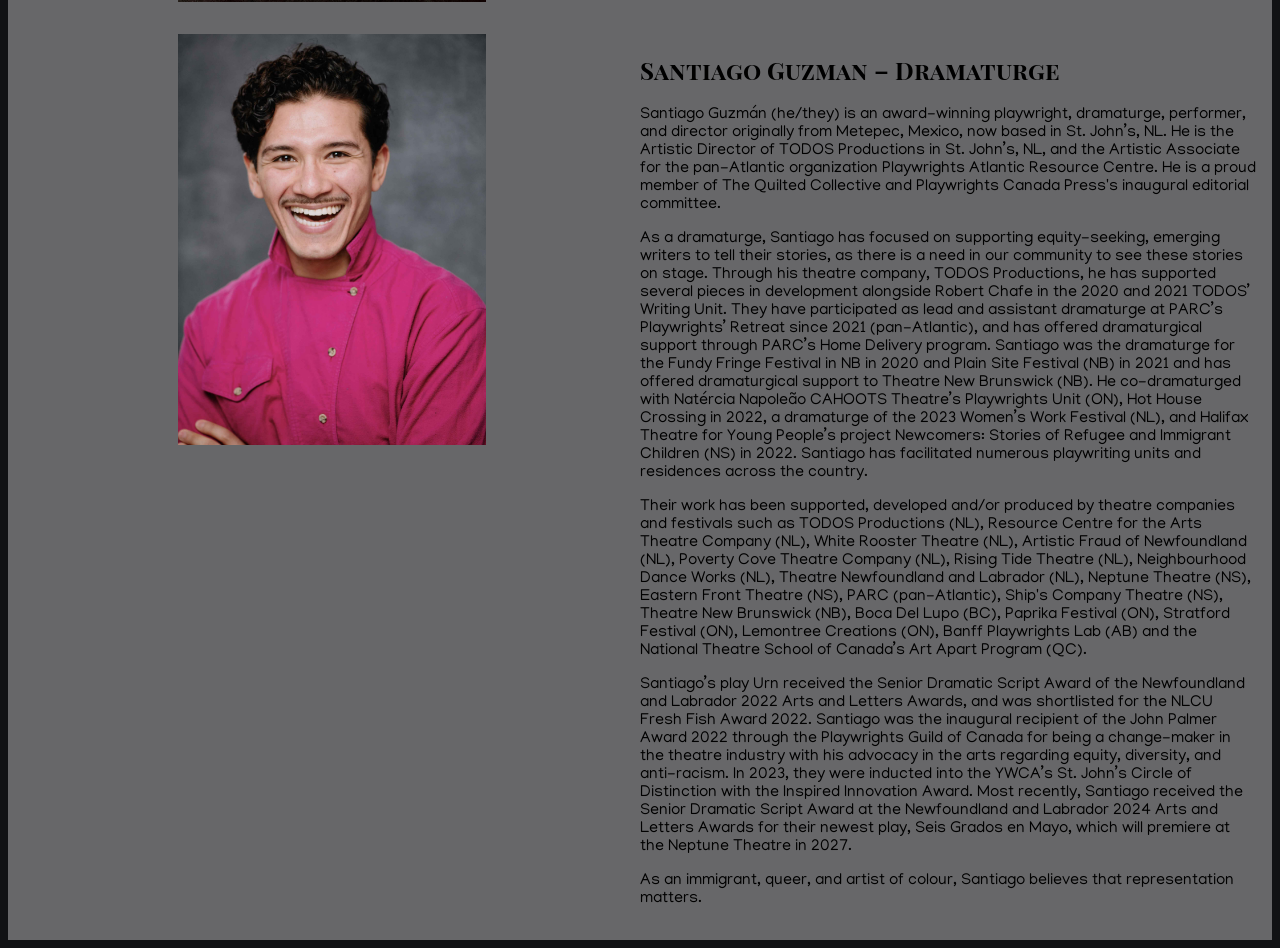
==== commit 9c7af644: "made body font thicker." ====
--- a/about.html
+++ b/about.html
@@ -5,7 +5,7 @@
 	
 	<link rel="preconnect" href="https://fonts.googleapis.com">
 	<link rel="preconnect" href="https://fonts.gstatic.com" crossorigin>
-	<link href="https://fonts.googleapis.com/css2?family=Manjari:wght@100;700&family=Playfair+Display+SC:wght@700&display=swap" rel="stylesheet">
+	<link href="https://fonts.googleapis.com/css2?family=Manjari:wght@100;400;700&family=Playfair+Display+SC:wght@700&display=swap" rel="stylesheet">
 </head>
 
 <body>
--- a/css/styles.css
+++ b/css/styles.css
@@ -60,7 +60,7 @@
 
 p {
 	font-family: "Manjari", sans-serif;
-  	font-weight: 100;
+  	font-weight: 400;
   	font-style: normal;
 }
 
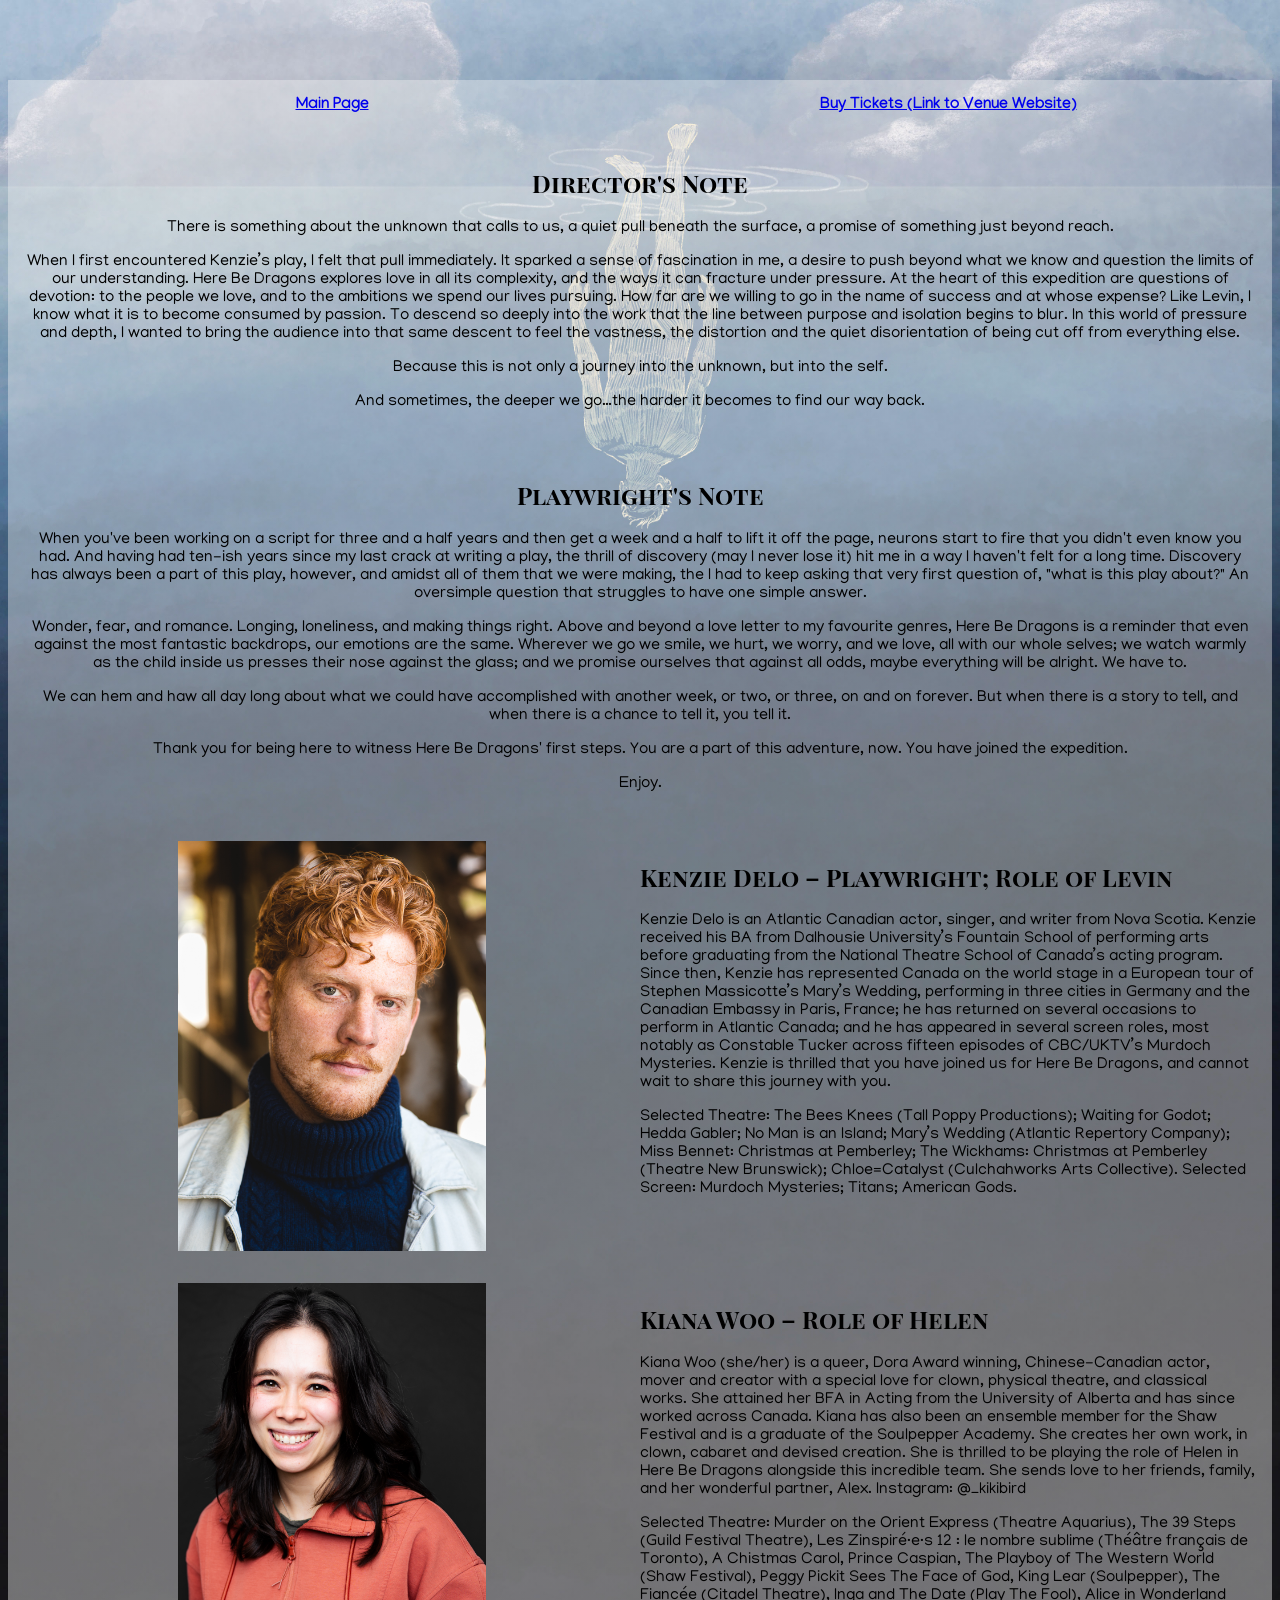
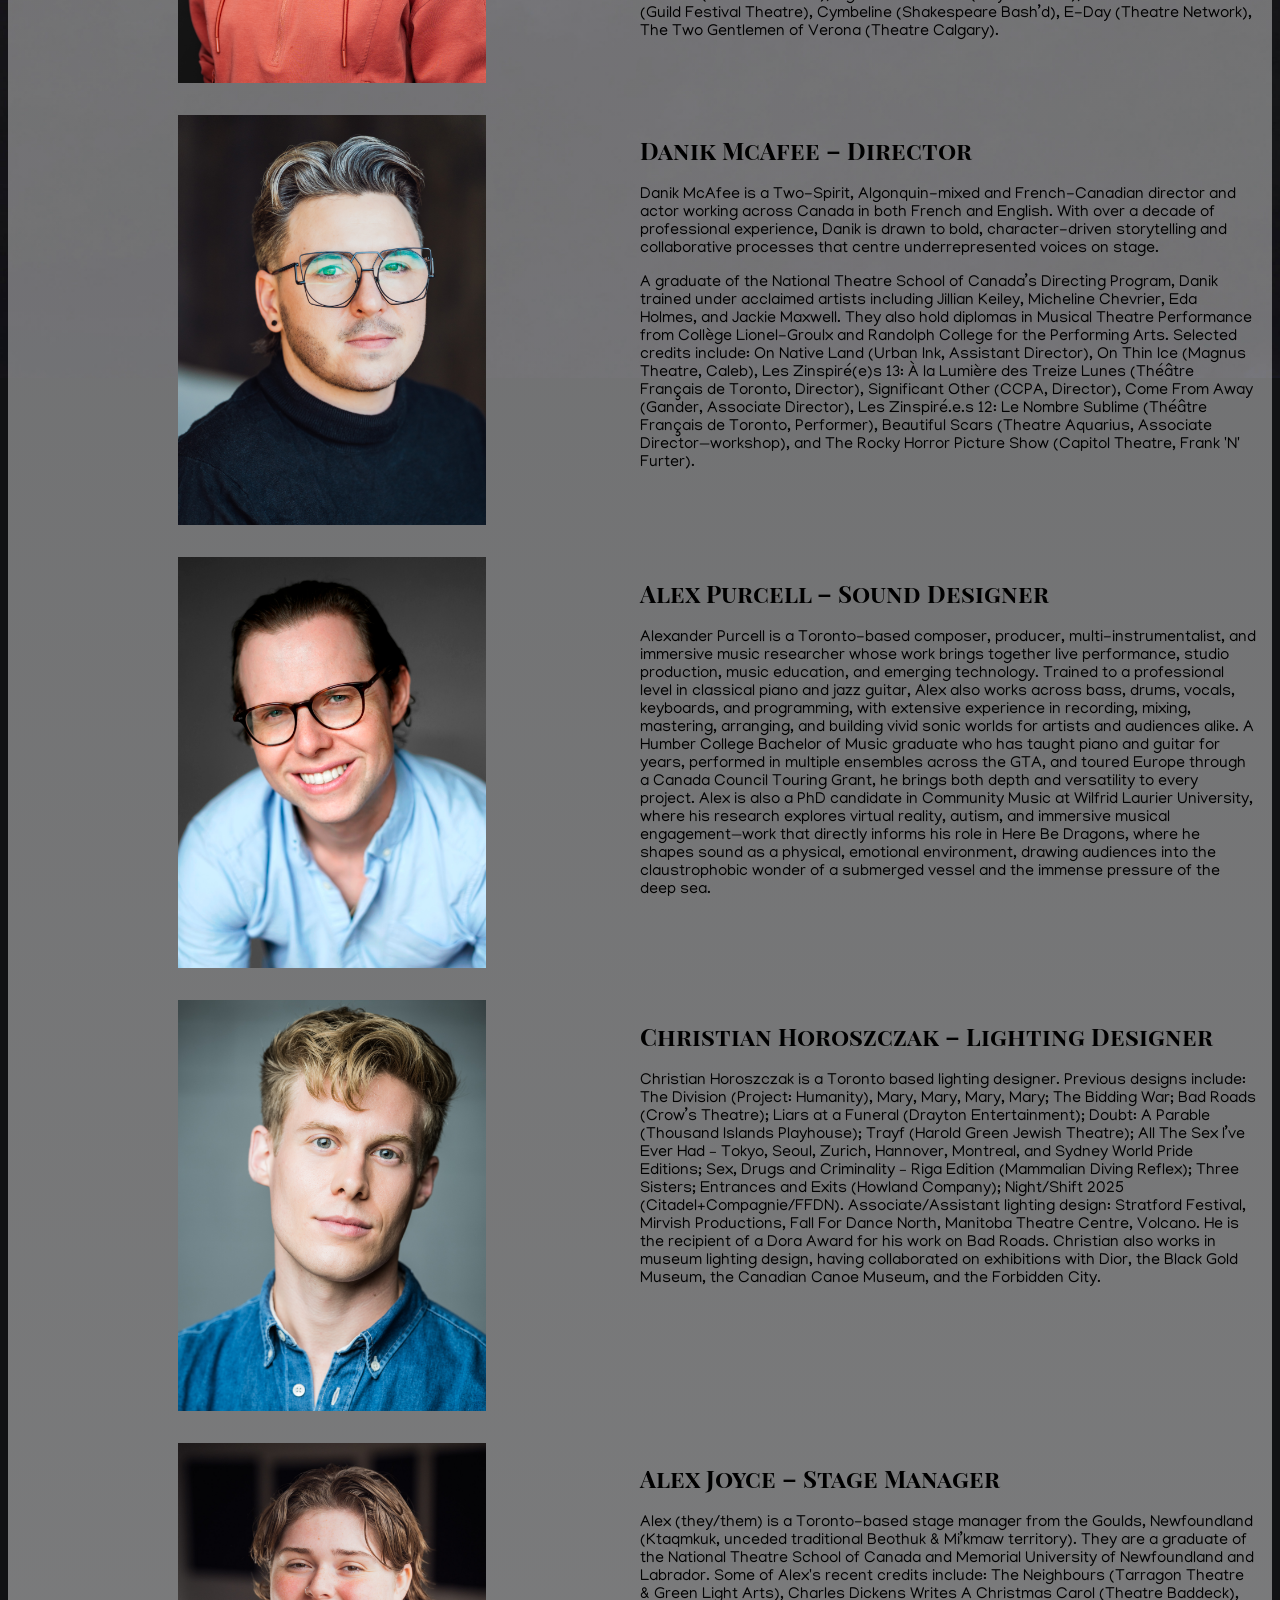
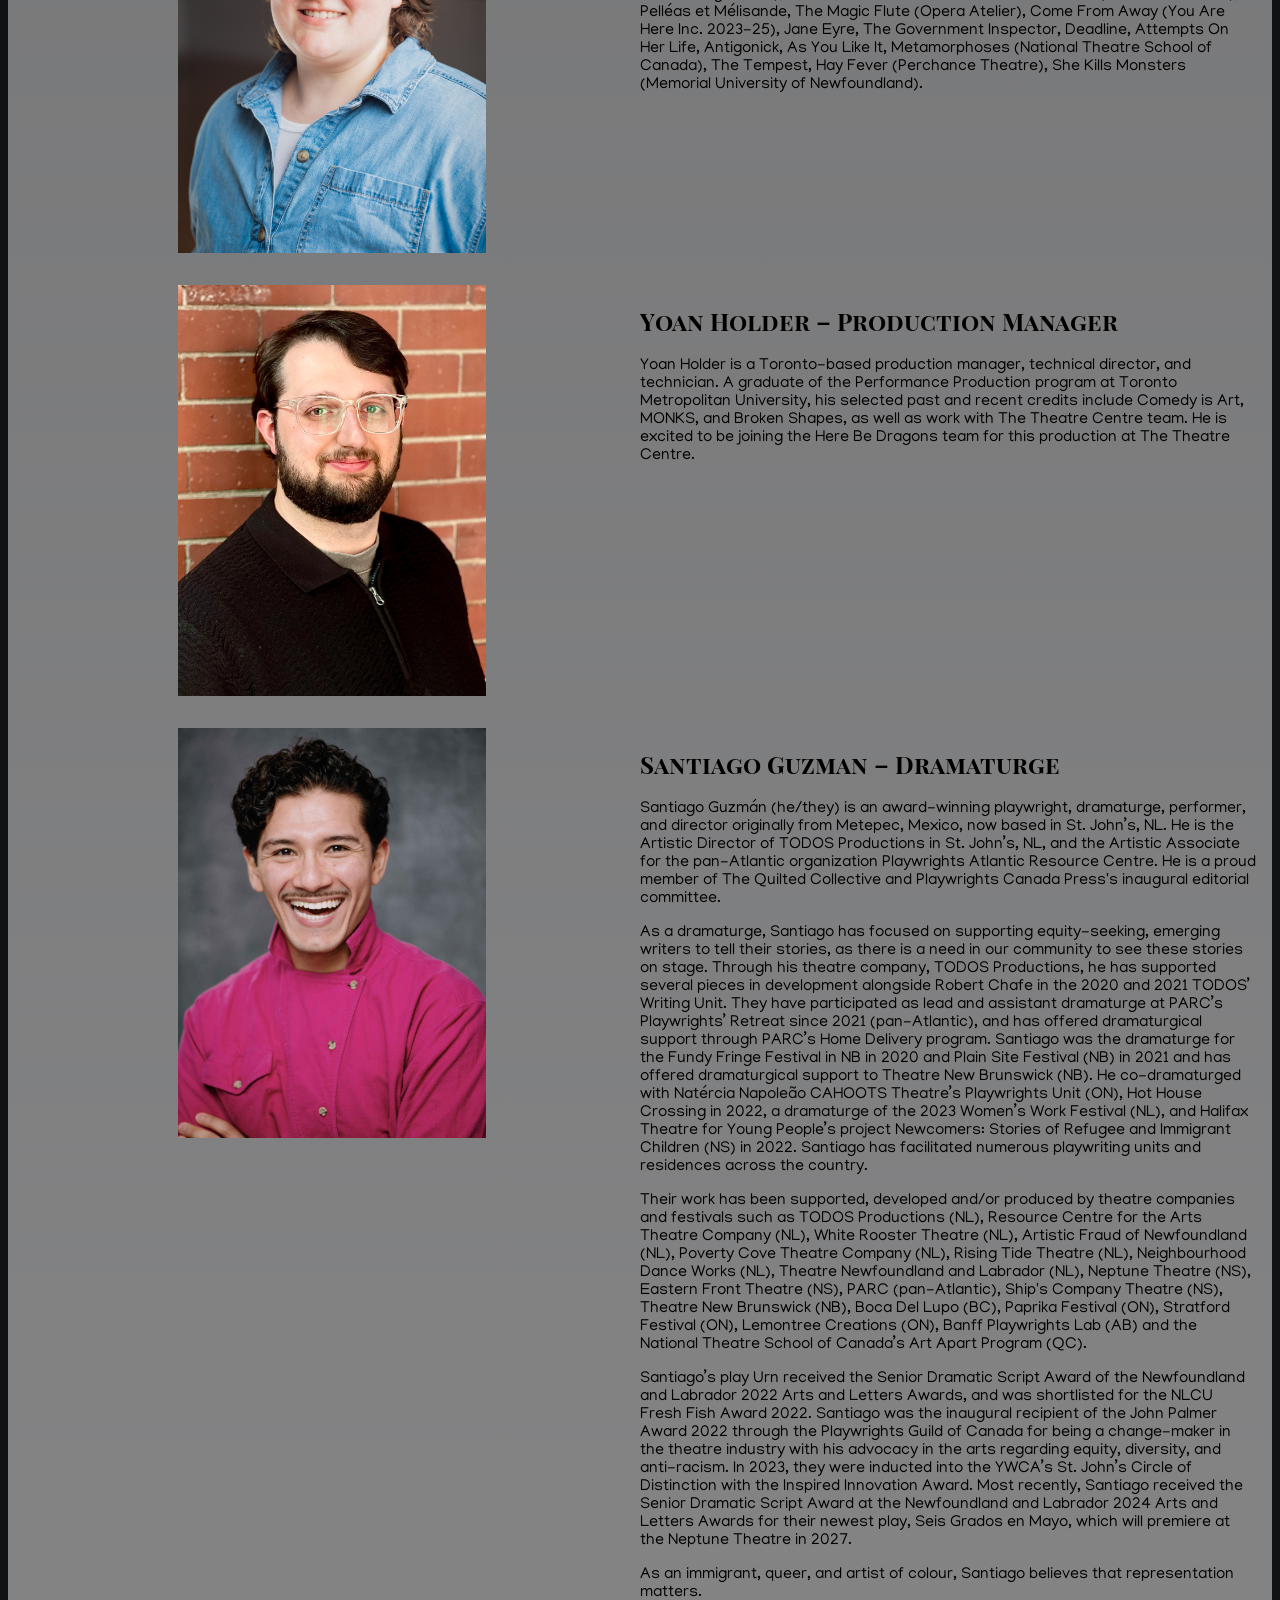
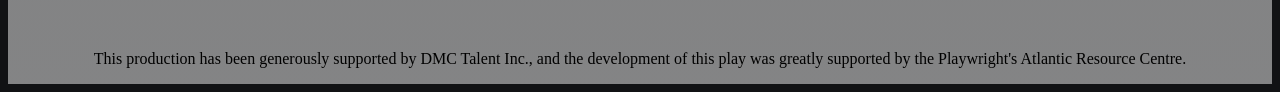
==== commit 2e05ad09: "Last minute changes." ====
--- a/about.html
+++ b/about.html
@@ -20,6 +20,32 @@
 				<span class="contentPane">
 					<a href="https://theatrecentre.org/event/here-be-dragons/">Buy Tickets (Link to Venue Website)</a>
 				</span>
+			</span>
+		</div>
+		<div class="row">
+			<span class="column">
+				<h2>Director's Note</h2>
+				<p>There is something about the unknown that calls to us, a quiet pull beneath the surface, a promise of something just beyond reach.</p>
+
+				<p>When I first encountered Kenzie’s play, I felt that pull immediately. It sparked a sense of fascination in me, a desire to push beyond what we know and question the limits of our understanding. Here Be Dragons explores love in all its complexity, and the ways it can fracture under pressure. At the heart of this expedition are questions of devotion: to the people we love, and to the ambitions we spend our lives pursuing. How far are we willing to go in the name of success and at whose expense? Like Levin, I know what it is to become consumed by passion. To descend so deeply into the work that the line between purpose and isolation begins to blur. In this world of pressure and depth, I wanted to bring the audience into that same descent to feel the vastness, the distortion and the quiet disorientation of being cut off from everything else.</p>
+
+				<p>Because this is not only a journey into the unknown, but into the self.</p>
+
+				<p>And sometimes, the deeper we go…the harder it becomes to find our way back.</p>
+			</span>
+		</div>
+		<div class="row">
+			<span class="column">
+				<h2>Playwright's Note</h2>
+				<p>When you've been working on a script for three and a half years and then get a week and a half to lift it off the page, neurons start to fire that you didn't even know you had. And having had ten-ish years since my last crack at writing a play, the thrill of discovery (may I never lose it) hit me in a way I haven't felt for a long time. Discovery has always been a part of this play, however, and amidst all of them that we were making, the I had to keep asking that very first question of, "what is this play about?" An oversimple question that struggles to have one simple answer.</p>
+
+				<p>Wonder, fear, and romance. Longing, loneliness, and making things right. Above and beyond a love letter to my favourite genres, Here Be Dragons is a reminder that even against the most fantastic backdrops, our emotions are the same. Wherever we go we smile, we hurt, we worry, and we love, all with our whole selves; we watch warmly as the child inside us presses their nose against the glass; and we promise ourselves that against all odds, maybe everything will be alright. We have to.</p>
+
+				<p>We can hem and haw all day long about what we could have accomplished with another week, or two, or three, on and on forever. But when there is a story to tell, and when there is a chance to tell it, you tell it.</p>
+
+				<p>Thank you for being here to witness Here Be Dragons' first steps. You are a part of this adventure, now. You have joined the expedition.</p>
+
+				<p>Enjoy.</p>
 			</span>
 		</div>
 		<div class="row">
@@ -95,5 +121,10 @@
 				<p>As an immigrant, queer, and artist of colour, Santiago believes that representation matters.</p>
 			</span>
 		</div>
+		<div class="row">
+			<span class="column">
+				This production has been generously supported by DMC Talent Inc., and the development of this play was greatly supported by the Playwright's Atlantic Resource Centre.
+			</span>
+		</div>
 	</div>
 </body>
--- a/css/styles.css
+++ b/css/styles.css
@@ -8,7 +8,8 @@
 div.mainContent {
 	text-align:center;
 	margin-top:5rem;
-	background-color:#f5f5f560;
+	/*background-color:#f5f5f560;*/
+	background-image:linear-gradient(#f5f5f560, #f5f5f580);
 }
 
 .playfair-display-sc-bold {
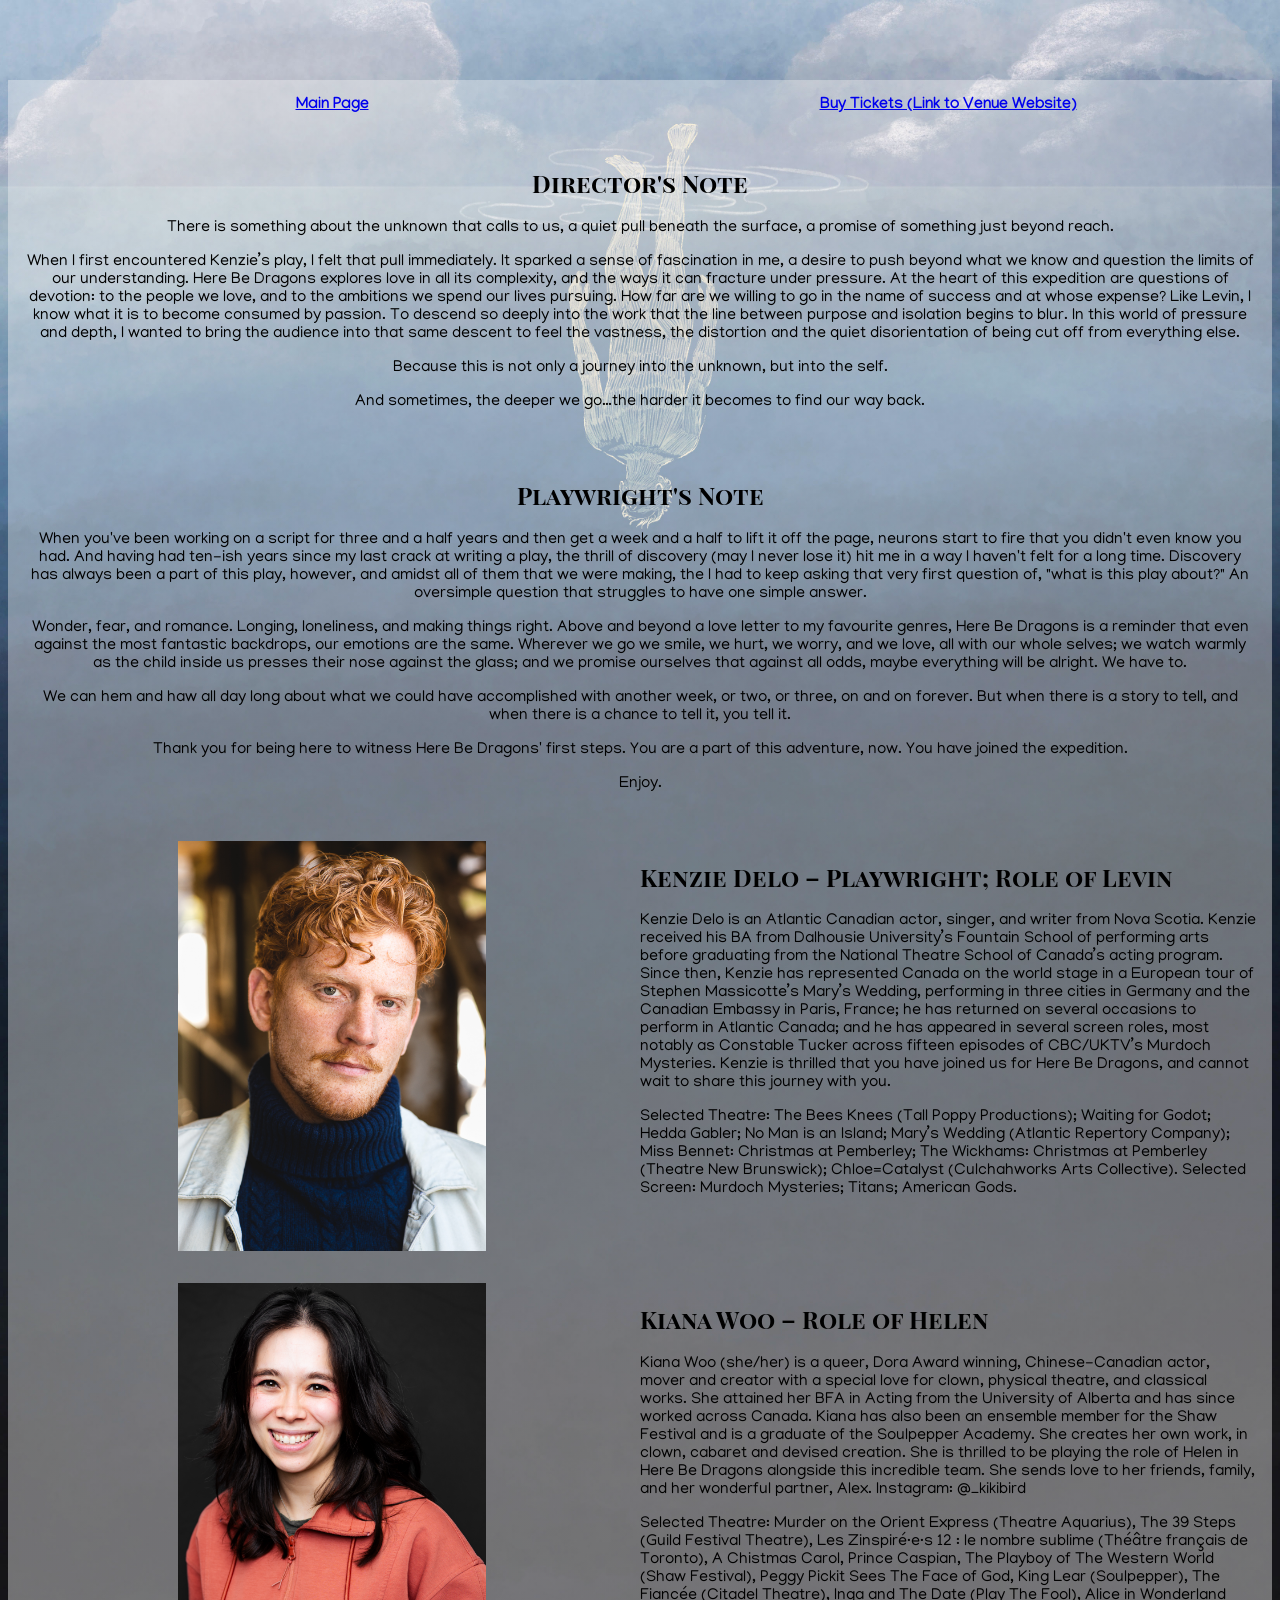
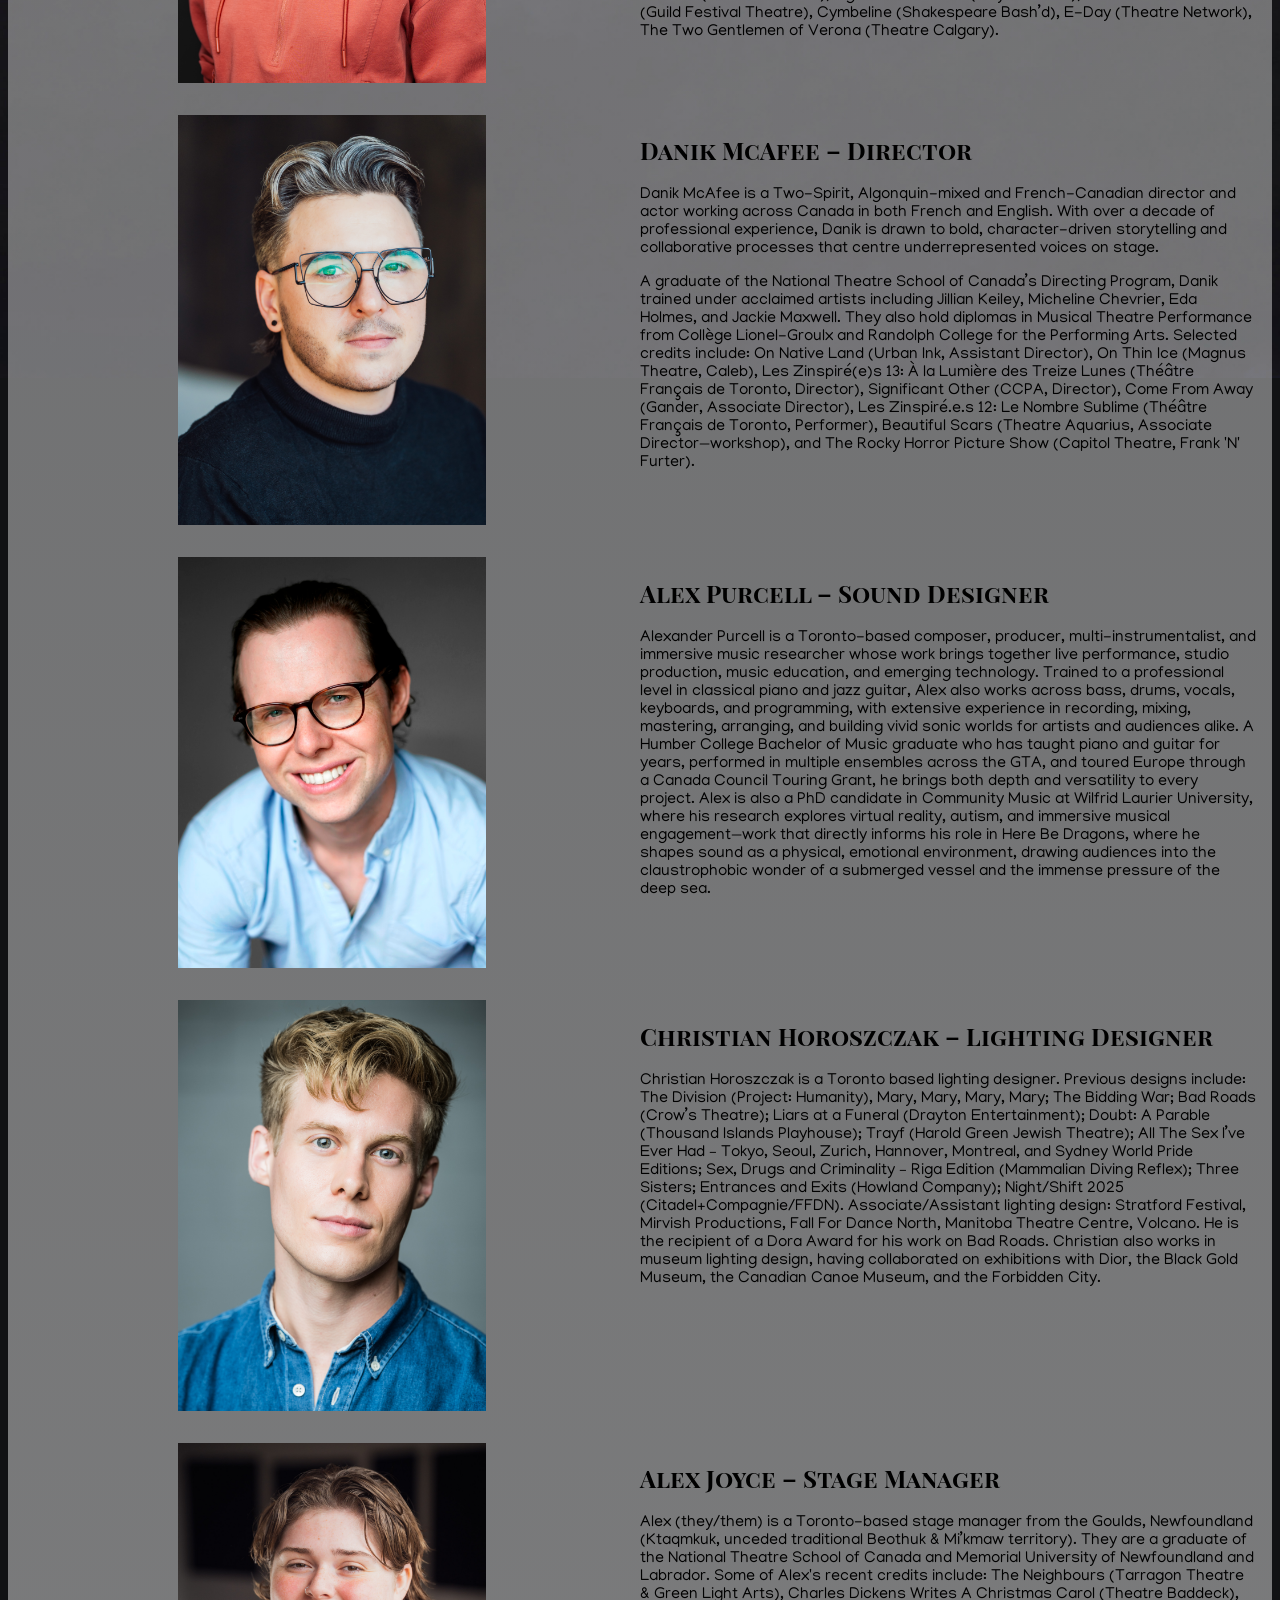
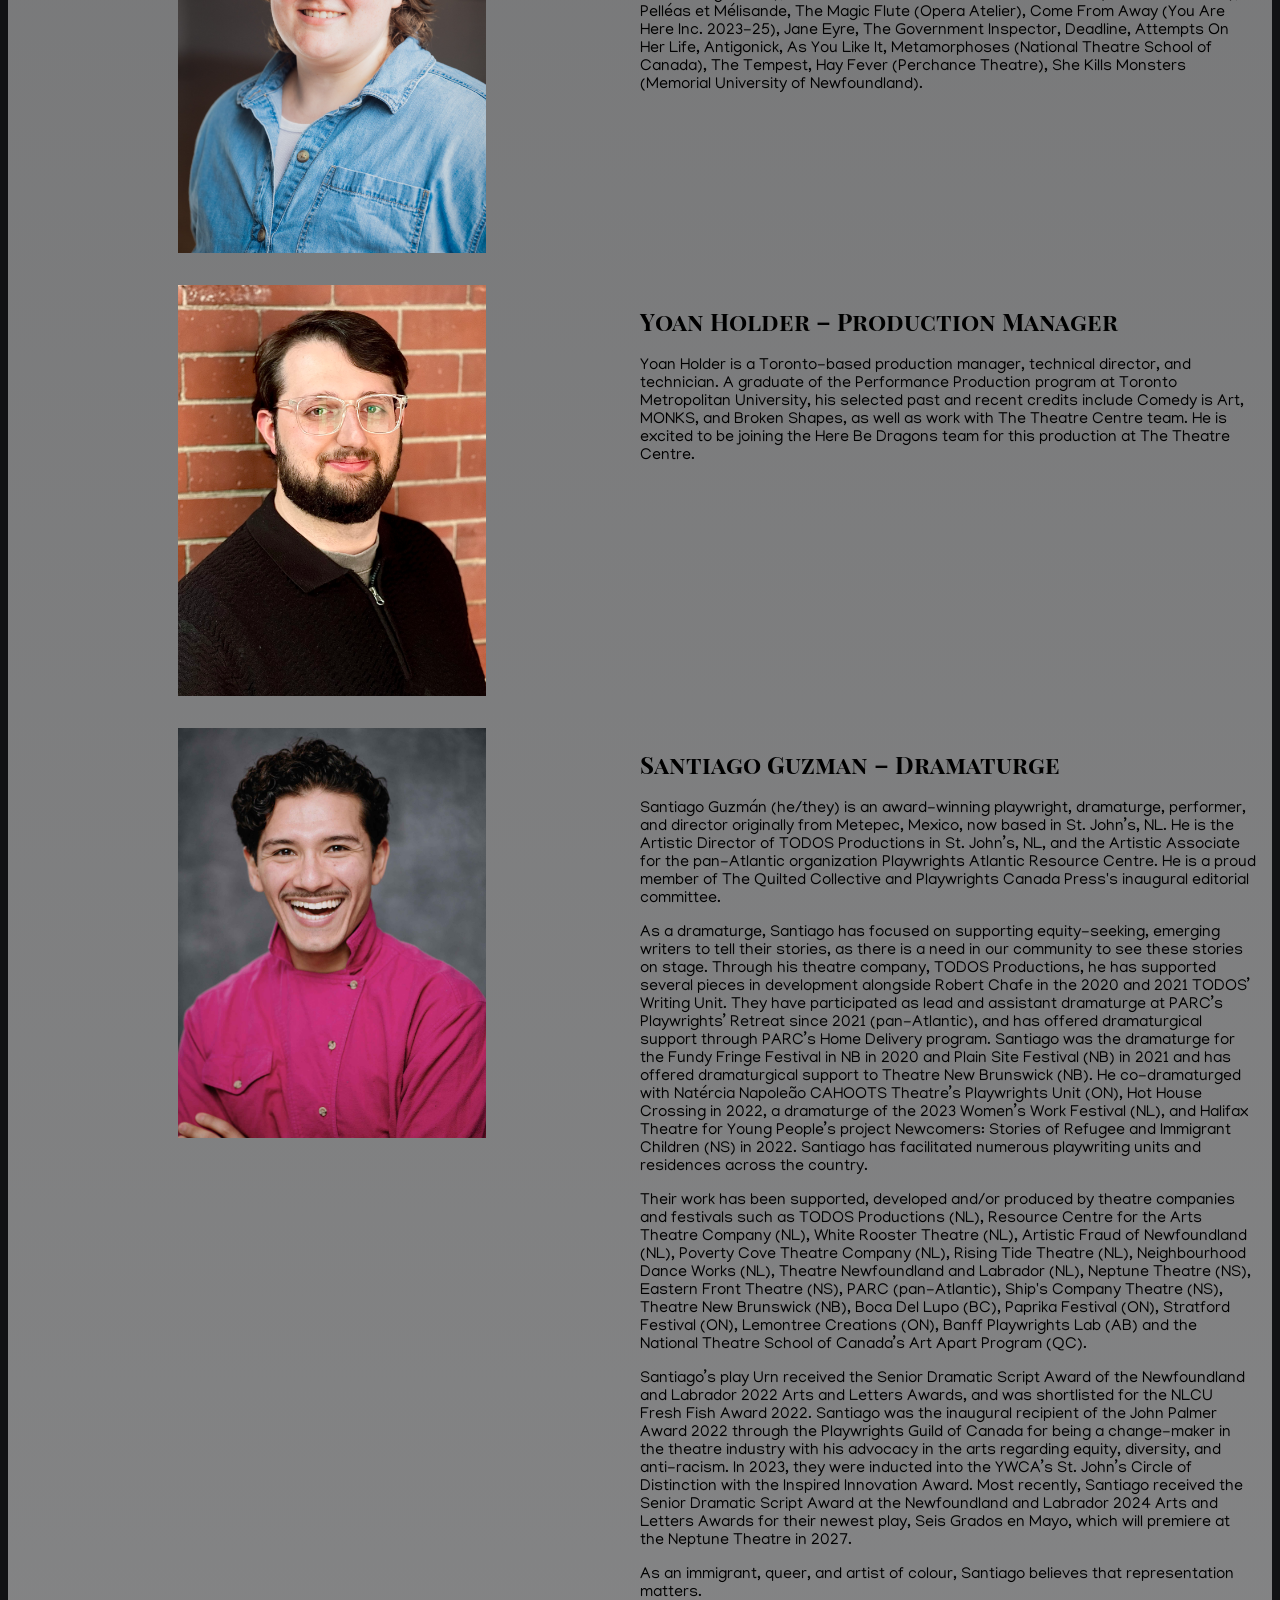
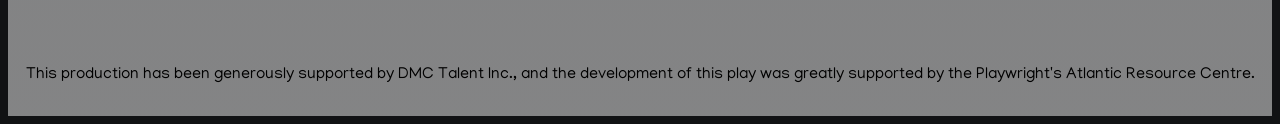
==== commit 92908b87: "Added missing p tag." ====
--- a/about.html
+++ b/about.html
@@ -123,7 +123,7 @@
 		</div>
 		<div class="row">
 			<span class="column">
-				This production has been generously supported by DMC Talent Inc., and the development of this play was greatly supported by the Playwright's Atlantic Resource Centre.
+				<p>This production has been generously supported by DMC Talent Inc., and the development of this play was greatly supported by the Playwright's Atlantic Resource Centre.</p>
 			</span>
 		</div>
 	</div>
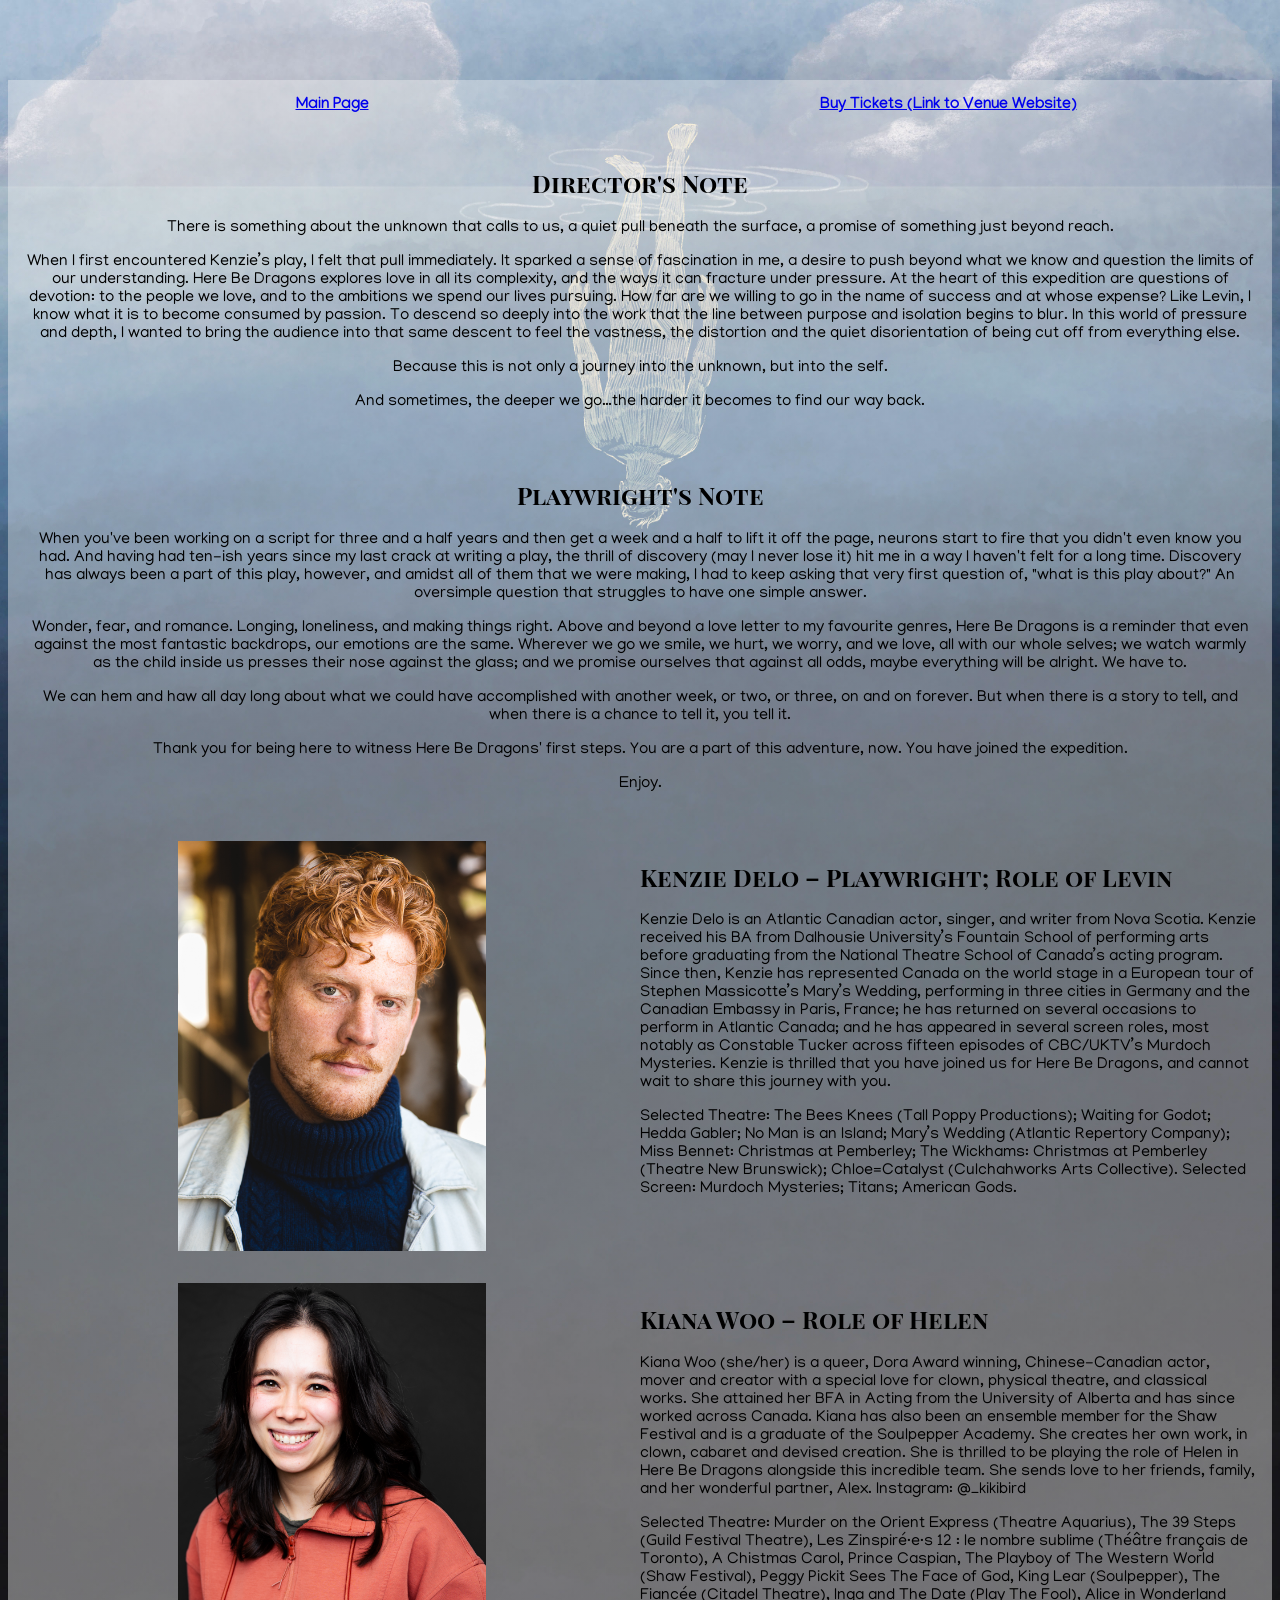
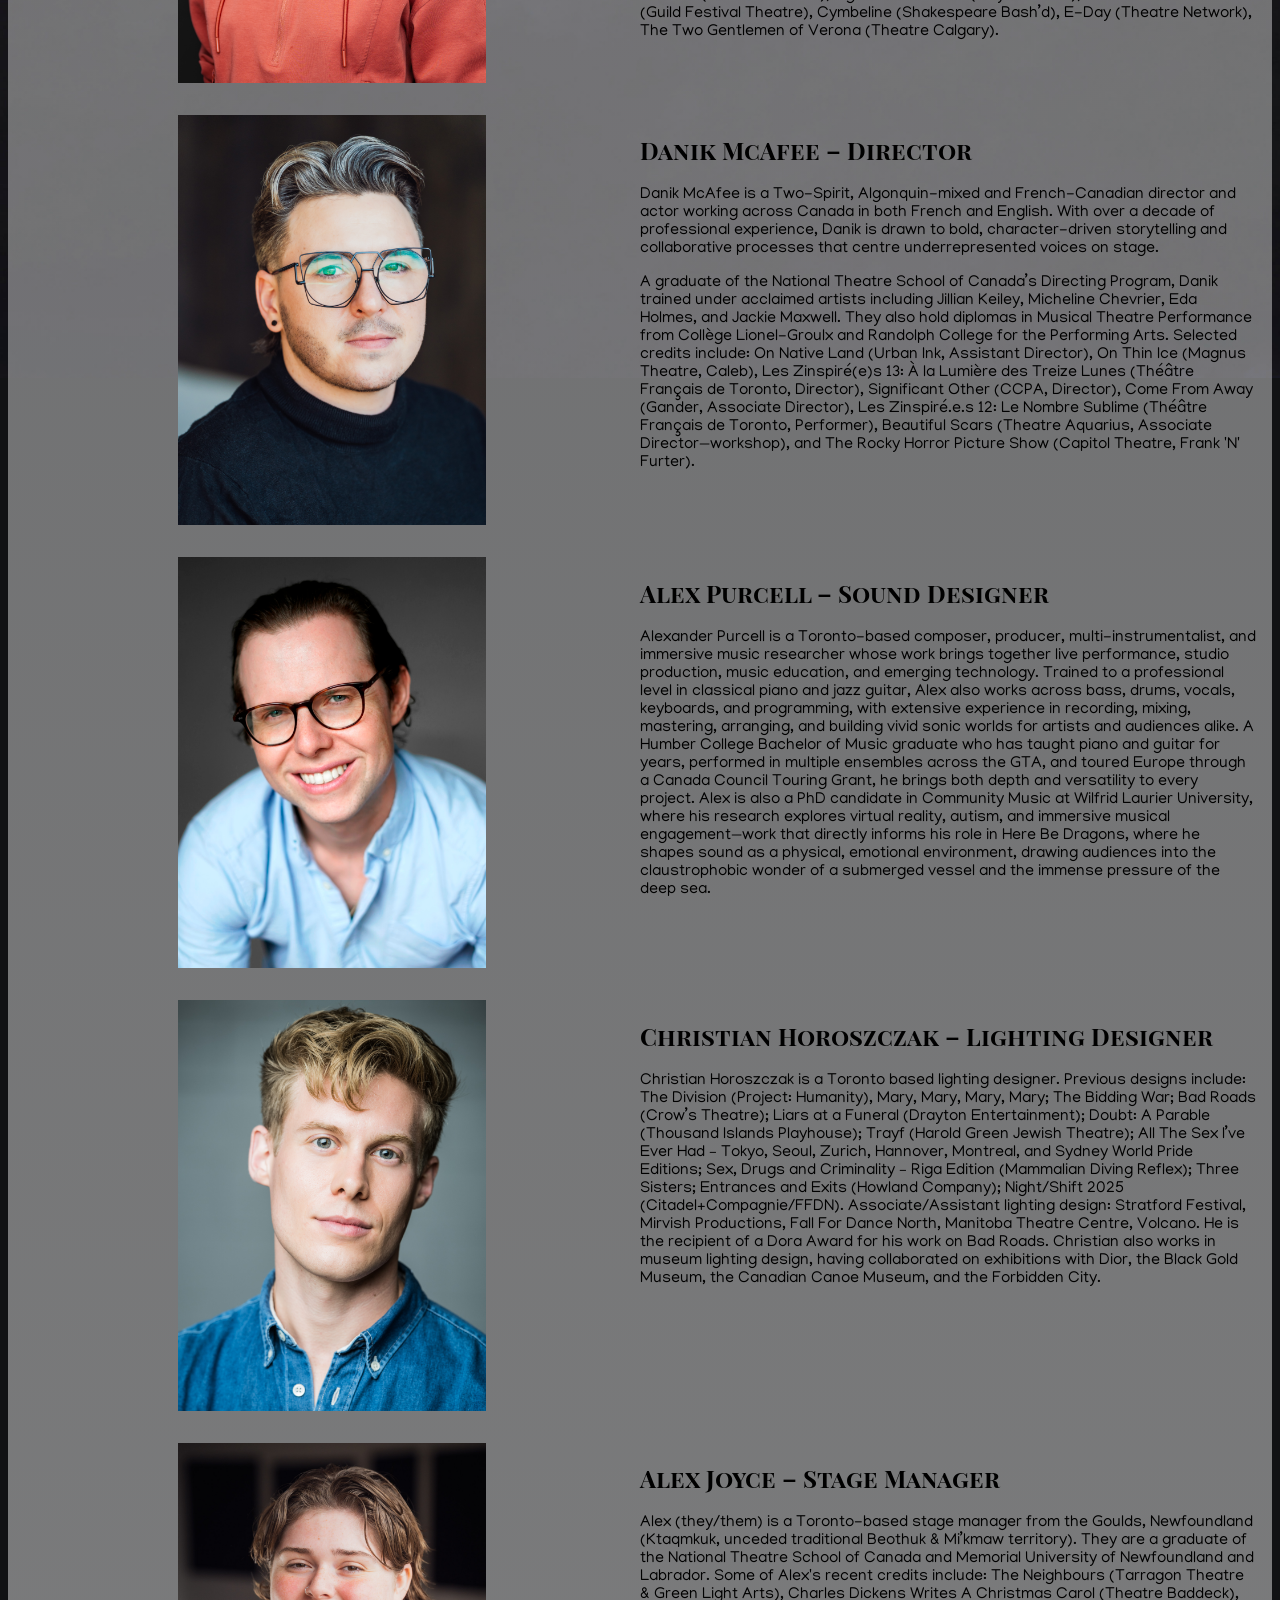
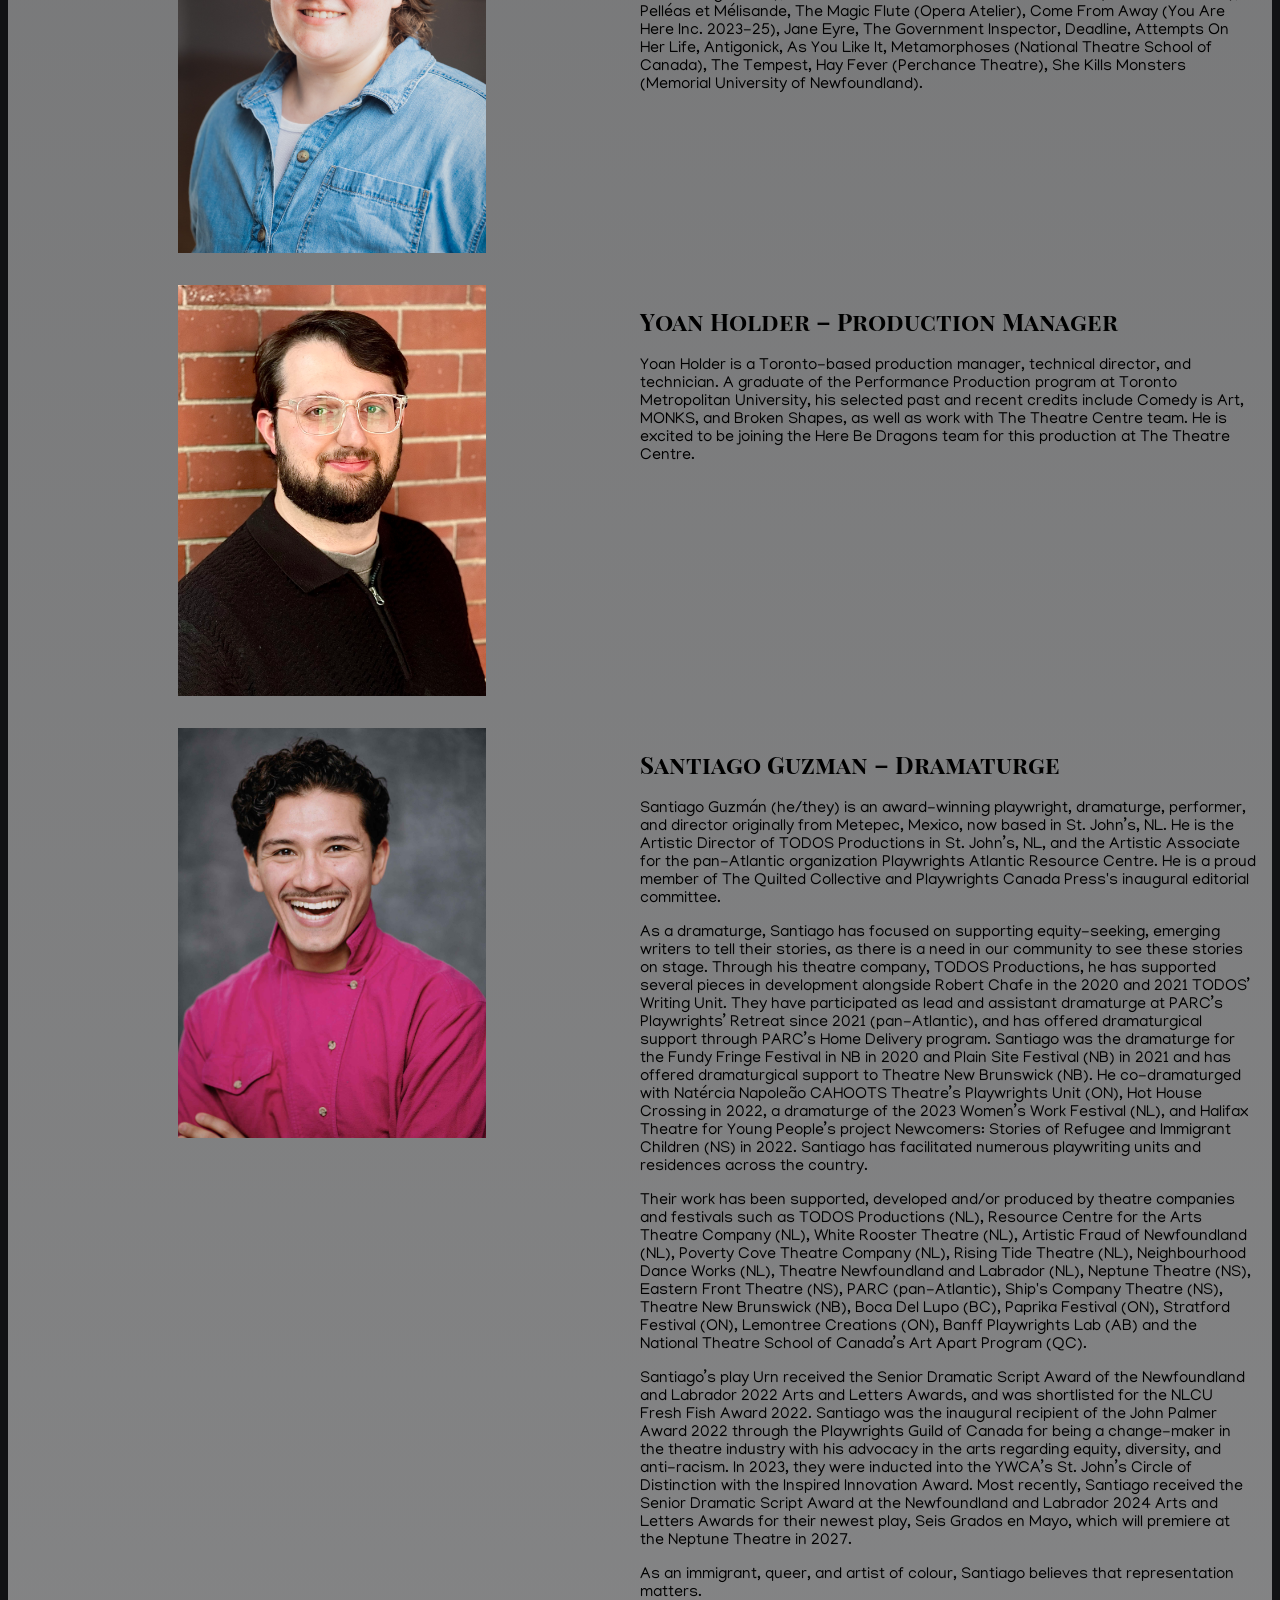
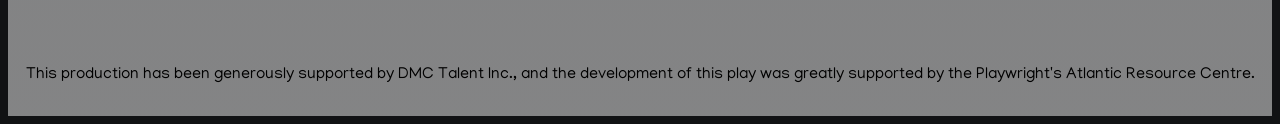
==== commit 87e86364: "Removed extraneous the" ====
--- a/about.html
+++ b/about.html
@@ -37,7 +37,7 @@
 		<div class="row">
 			<span class="column">
 				<h2>Playwright's Note</h2>
-				<p>When you've been working on a script for three and a half years and then get a week and a half to lift it off the page, neurons start to fire that you didn't even know you had. And having had ten-ish years since my last crack at writing a play, the thrill of discovery (may I never lose it) hit me in a way I haven't felt for a long time. Discovery has always been a part of this play, however, and amidst all of them that we were making, the I had to keep asking that very first question of, "what is this play about?" An oversimple question that struggles to have one simple answer.</p>
+				<p>When you've been working on a script for three and a half years and then get a week and a half to lift it off the page, neurons start to fire that you didn't even know you had. And having had ten-ish years since my last crack at writing a play, the thrill of discovery (may I never lose it) hit me in a way I haven't felt for a long time. Discovery has always been a part of this play, however, and amidst all of them that we were making, I had to keep asking that very first question of, "what is this play about?" An oversimple question that struggles to have one simple answer.</p>
 
 				<p>Wonder, fear, and romance. Longing, loneliness, and making things right. Above and beyond a love letter to my favourite genres, Here Be Dragons is a reminder that even against the most fantastic backdrops, our emotions are the same. Wherever we go we smile, we hurt, we worry, and we love, all with our whole selves; we watch warmly as the child inside us presses their nose against the glass; and we promise ourselves that against all odds, maybe everything will be alright. We have to.</p>
 
